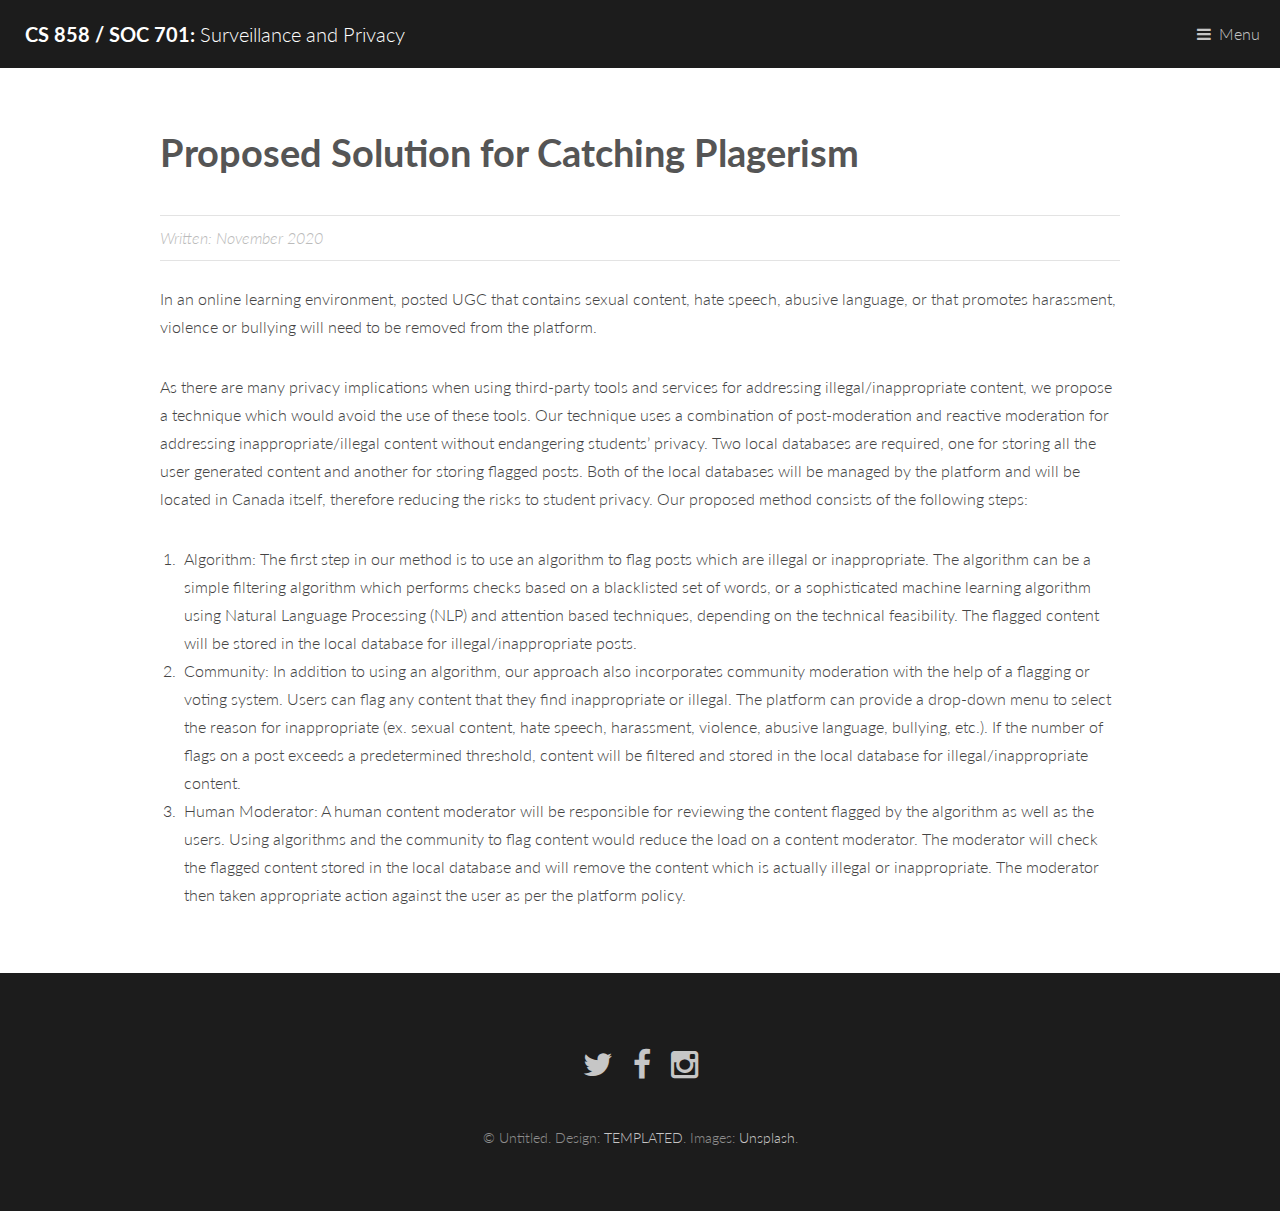
==== illegal_inappropriate.html @ bb677635 "solutions pages added with text" ====
<!DOCTYPE HTML>
<!--
	Binary by TEMPLATED
	templated.co @templatedco
	Released for free under the Creative Commons Attribution 3.0 license (templated.co/license)
-->
<html>
	<head>
		<title>Proposed Solution for Handling Illegal and Inappropriate User Generated Content</title>
		<meta charset="utf-8" />
		<meta name="viewport" content="width=device-width, initial-scale=1" />
		<link rel="stylesheet" href="assets/css/main.css" />
	</head>
	<body>

		<!-- Header -->
			<header id="header">
				<a href="index.html" class="logo"><strong>CS 858 / SOC 701:</strong> Surveillance and Privacy</a>
				<nav>
					<a href="#menu">Menu</a>
				</nav>
			</header>

		<!-- Nav -->
			<nav id="menu">
				<ul class="links">
					<li><a href="index.html">Home</a></li>
					<li><a href="plagerism.html">Plagerism</a></li>
					<li><a href="phishing.html">Phishing</a></li>
					<li><a href="illegal_inappropriate.html">Illegal and Inappropriate Content</a></li>
				</ul>
			</nav>

		<!-- Main -->
			<section id="main">
				<div class="inner">
					<header>
						<h1>Proposed Solution for Catching Plagerism</h1>
						<p class="info">Written: November 2020</p>
					</header>
					<p>In an online learning environment, posted UGC that contains sexual content, hate speech, abusive language, or that promotes harassment, violence or bullying will need to be removed from the platform.</p>
					<p>As there are many privacy implications when using third-party tools and services for addressing illegal/inappropriate content, we propose a technique which would avoid the use of these tools. Our technique uses a combination of post-moderation and reactive moderation for addressing inappropriate/illegal content without endangering students’ privacy. Two local databases are required, one for storing all the user generated content and another for storing flagged posts. Both of the local databases will be managed by the platform and will be located in Canada itself, therefore reducing the risks to student privacy. Our proposed method consists of the following steps:
						<ol>
							<li>Algorithm: The first step in our method is to use an algorithm to flag posts which are illegal or inappropriate. The algorithm can be a simple filtering algorithm which performs checks based on a blacklisted set of words, or a sophisticated machine learning algorithm using Natural Language Processing (NLP) and attention based techniques, depending on the technical feasibility. The flagged content will be stored in the local database for illegal/inappropriate posts.</li>
							<li>Community: In addition to using an algorithm, our approach also incorporates community moderation with the help of a flagging or voting system. Users can flag any content that they find inappropriate or illegal. The platform can provide a drop-down menu to select the reason for inappropriate (ex. sexual content, hate speech, harassment, violence, abusive language, bullying, etc.). If the number of flags on a post exceeds a predetermined threshold, content will be filtered and stored in the local database for illegal/inappropriate content.</li>
							<li>Human Moderator: A human content moderator will be responsible for reviewing the content flagged by the algorithm as well as the users. Using algorithms and the community to flag content would reduce the load on a content moderator. The moderator will check the flagged content stored in the local database and will remove the content which is actually illegal or inappropriate. The moderator then taken appropriate action against the user as per the platform policy.</li>
						</ol>
					</p>
				</div>
			</section>

		<!-- Footer -->
			<footer id="footer">
				<ul class="icons">
					<li><a href="#" class="icon fa-twitter"><span class="label">Twitter</span></a></li>
					<li><a href="#" class="icon fa-facebook"><span class="label">Facebook</span></a></li>
					<li><a href="#" class="icon fa-instagram"><span class="label">Instagram</span></a></li>
				</ul>
				<div class="copyright">
					&copy; Untitled. Design: <a href="https://templated.co">TEMPLATED</a>. Images: <a href="https://unsplash.com">Unsplash</a>.
				</div>
			</footer>

		<!-- Scripts -->
			<script src="assets/js/jquery.min.js"></script>
			<script src="assets/js/jquery.scrolly.min.js"></script>
			<script src="assets/js/skel.min.js"></script>
			<script src="assets/js/util.js"></script>
			<script src="assets/js/main.js"></script>

	</body>
</html>
---- assets/css/main.css ----
@charset "UTF-8";
@import url(font-awesome.min.css);
@import url("https://fonts.googleapis.com/css?family=Lato:300,700,300italic,700italic");

/*
	Binary by TEMPLATED
	templated.co @templatedco
	Released for free under the Creative Commons Attribution 3.0 license (templated.co/license)
*/

/* Reset */

	html, body, div, span, applet, object, iframe, h1, h2, h3, h4, h5, h6, p, blockquote, pre, a, abbr, acronym, address, big, cite, code, del, dfn, em, img, ins, kbd, q, s, samp, small, strike, strong, sub, sup, tt, var, b, u, i, center, dl, dt, dd, ol, ul, li, fieldset, form, label, legend, table, caption, tbody, tfoot, thead, tr, th, td, article, aside, canvas, details, embed, figure, figcaption, footer, header, hgroup, menu, nav, output, ruby, section, summary, time, mark, audio, video {
		margin: 0;
		padding: 0;
		border: 0;
		font-size: 100%;
		font: inherit;
		vertical-align: baseline;
	}

	article, aside, details, figcaption, figure, footer, header, hgroup, menu, nav, section {
		display: block;
	}

	body {
		line-height: 1;
	}

	ol, ul {
		list-style: none;
	}

	blockquote, q {
		quotes: none;
	}

	blockquote:before, blockquote:after, q:before, q:after {
		content: '';
		content: none;
	}

	table {
		border-collapse: collapse;
		border-spacing: 0;
	}

	body {
		-webkit-text-size-adjust: none;
	}

/* Box Model */

	*, *:before, *:after {
		-moz-box-sizing: border-box;
		-webkit-box-sizing: border-box;
		box-sizing: border-box;
	}

/* Containers */

	.container {
		margin-left: auto;
		margin-right: auto;
	}

	.container.\31 25\25 {
		width: 100%;
		max-width: 100em;
		min-width: 80em;
	}

	.container.\37 5\25 {
		width: 60em;
	}

	.container.\35 0\25 {
		width: 40em;
	}

	.container.\32 5\25 {
		width: 20em;
	}

	.container {
		width: 80em;
	}

	@media screen and (max-width: 1680px) {

		.container.\31 25\25 {
			width: 100%;
			max-width: 100em;
			min-width: 80em;
		}

		.container.\37 5\25 {
			width: 60em;
		}

		.container.\35 0\25 {
			width: 40em;
		}

		.container.\32 5\25 {
			width: 20em;
		}

		.container {
			width: 80em;
		}

	}

	@media screen and (max-width: 1280px) {

		.container.\31 25\25 {
			width: 100%;
			max-width: 81.25em;
			min-width: 65em;
		}

		.container.\37 5\25 {
			width: 48.75em;
		}

		.container.\35 0\25 {
			width: 32.5em;
		}

		.container.\32 5\25 {
			width: 16.25em;
		}

		.container {
			width: 65em;
		}

	}

	@media screen and (max-width: 980px) {

		.container.\31 25\25 {
			width: 100%;
			max-width: 112.5%;
			min-width: 90%;
		}

		.container.\37 5\25 {
			width: 67.5%;
		}

		.container.\35 0\25 {
			width: 45%;
		}

		.container.\32 5\25 {
			width: 22.5%;
		}

		.container {
			width: 90%;
		}

	}

	@media screen and (max-width: 736px) {

		.container.\31 25\25 {
			width: 100%;
			max-width: 112.5%;
			min-width: 90%;
		}

		.container.\37 5\25 {
			width: 67.5%;
		}

		.container.\35 0\25 {
			width: 45%;
		}

		.container.\32 5\25 {
			width: 22.5%;
		}

		.container {
			width: 90% !important;
		}

	}

	@media screen and (max-width: 480px) {

		.container.\31 25\25 {
			width: 100%;
			max-width: 112.5%;
			min-width: 90%;
		}

		.container.\37 5\25 {
			width: 67.5%;
		}

		.container.\35 0\25 {
			width: 45%;
		}

		.container.\32 5\25 {
			width: 22.5%;
		}

		.container {
			width: 90% !important;
		}

	}

/* Grid */

	.row {
		border-bottom: solid 1px transparent;
		-moz-box-sizing: border-box;
		-webkit-box-sizing: border-box;
		box-sizing: border-box;
	}

	.row > * {
		float: left;
		-moz-box-sizing: border-box;
		-webkit-box-sizing: border-box;
		box-sizing: border-box;
	}

	.row:after, .row:before {
		content: '';
		display: block;
		clear: both;
		height: 0;
	}

	.row.uniform > * > :first-child {
		margin-top: 0;
	}

	.row.uniform > * > :last-child {
		margin-bottom: 0;
	}

	.row.\30 \25 > * {
		padding: 0 0 0 0em;
	}

	.row.\30 \25 {
		margin: 0 0 -1px 0em;
	}

	.row.uniform.\30 \25 > * {
		padding: 0em 0 0 0em;
	}

	.row.uniform.\30 \25 {
		margin: 0em 0 -1px 0em;
	}

	.row > * {
		padding: 0 0 0 2em;
	}

	.row {
		margin: 0 0 -1px -2em;
	}

	.row.uniform > * {
		padding: 2em 0 0 2em;
	}

	.row.uniform {
		margin: -2em 0 -1px -2em;
	}

	.row.\32 00\25 > * {
		padding: 0 0 0 4em;
	}

	.row.\32 00\25 {
		margin: 0 0 -1px -4em;
	}

	.row.uniform.\32 00\25 > * {
		padding: 4em 0 0 4em;
	}

	.row.uniform.\32 00\25 {
		margin: -4em 0 -1px -4em;
	}

	.row.\31 50\25 > * {
		padding: 0 0 0 3em;
	}

	.row.\31 50\25 {
		margin: 0 0 -1px -3em;
	}

	.row.uniform.\31 50\25 > * {
		padding: 3em 0 0 3em;
	}

	.row.uniform.\31 50\25 {
		margin: -3em 0 -1px -3em;
	}

	.row.\35 0\25 > * {
		padding: 0 0 0 1em;
	}

	.row.\35 0\25 {
		margin: 0 0 -1px -1em;
	}

	.row.uniform.\35 0\25 > * {
		padding: 1em 0 0 1em;
	}

	.row.uniform.\35 0\25 {
		margin: -1em 0 -1px -1em;
	}

	.row.\32 5\25 > * {
		padding: 0 0 0 0.5em;
	}

	.row.\32 5\25 {
		margin: 0 0 -1px -0.5em;
	}

	.row.uniform.\32 5\25 > * {
		padding: 0.5em 0 0 0.5em;
	}

	.row.uniform.\32 5\25 {
		margin: -0.5em 0 -1px -0.5em;
	}

	.\31 2u, .\31 2u\24 {
		width: 100%;
		clear: none;
		margin-left: 0;
	}

	.\31 1u, .\31 1u\24 {
		width: 91.6666666667%;
		clear: none;
		margin-left: 0;
	}

	.\31 0u, .\31 0u\24 {
		width: 83.3333333333%;
		clear: none;
		margin-left: 0;
	}

	.\39 u, .\39 u\24 {
		width: 75%;
		clear: none;
		margin-left: 0;
	}

	.\38 u, .\38 u\24 {
		width: 66.6666666667%;
		clear: none;
		margin-left: 0;
	}

	.\37 u, .\37 u\24 {
		width: 58.3333333333%;
		clear: none;
		margin-left: 0;
	}

	.\36 u, .\36 u\24 {
		width: 50%;
		clear: none;
		margin-left: 0;
	}

	.\35 u, .\35 u\24 {
		width: 41.6666666667%;
		clear: none;
		margin-left: 0;
	}

	.\34 u, .\34 u\24 {
		width: 33.3333333333%;
		clear: none;
		margin-left: 0;
	}

	.\33 u, .\33 u\24 {
		width: 25%;
		clear: none;
		margin-left: 0;
	}

	.\32 u, .\32 u\24 {
		width: 16.6666666667%;
		clear: none;
		margin-left: 0;
	}

	.\31 u, .\31 u\24 {
		width: 8.3333333333%;
		clear: none;
		margin-left: 0;
	}

	.\31 2u\24 + *,
	.\31 1u\24 + *,
	.\31 0u\24 + *,
	.\39 u\24 + *,
	.\38 u\24 + *,
	.\37 u\24 + *,
	.\36 u\24 + *,
	.\35 u\24 + *,
	.\34 u\24 + *,
	.\33 u\24 + *,
	.\32 u\24 + *,
	.\31 u\24 + * {
		clear: left;
	}

	.\-11u {
		margin-left: 91.66667%;
	}

	.\-10u {
		margin-left: 83.33333%;
	}

	.\-9u {
		margin-left: 75%;
	}

	.\-8u {
		margin-left: 66.66667%;
	}

	.\-7u {
		margin-left: 58.33333%;
	}

	.\-6u {
		margin-left: 50%;
	}

	.\-5u {
		margin-left: 41.66667%;
	}

	.\-4u {
		margin-left: 33.33333%;
	}

	.\-3u {
		margin-left: 25%;
	}

	.\-2u {
		margin-left: 16.66667%;
	}

	.\-1u {
		margin-left: 8.33333%;
	}

	@media screen and (max-width: 1680px) {

		.row > * {
			padding: 0 0 0 2em;
		}

		.row {
			margin: 0 0 -1px -2em;
		}

		.row.uniform > * {
			padding: 2em 0 0 2em;
		}

		.row.uniform {
			margin: -2em 0 -1px -2em;
		}

		.row.\32 00\25 > * {
			padding: 0 0 0 4em;
		}

		.row.\32 00\25 {
			margin: 0 0 -1px -4em;
		}

		.row.uniform.\32 00\25 > * {
			padding: 4em 0 0 4em;
		}

		.row.uniform.\32 00\25 {
			margin: -4em 0 -1px -4em;
		}

		.row.\31 50\25 > * {
			padding: 0 0 0 3em;
		}

		.row.\31 50\25 {
			margin: 0 0 -1px -3em;
		}

		.row.uniform.\31 50\25 > * {
			padding: 3em 0 0 3em;
		}

		.row.uniform.\31 50\25 {
			margin: -3em 0 -1px -3em;
		}

		.row.\35 0\25 > * {
			padding: 0 0 0 1em;
		}

		.row.\35 0\25 {
			margin: 0 0 -1px -1em;
		}

		.row.uniform.\35 0\25 > * {
			padding: 1em 0 0 1em;
		}

		.row.uniform.\35 0\25 {
			margin: -1em 0 -1px -1em;
		}

		.row.\32 5\25 > * {
			padding: 0 0 0 0.5em;
		}

		.row.\32 5\25 {
			margin: 0 0 -1px -0.5em;
		}

		.row.uniform.\32 5\25 > * {
			padding: 0.5em 0 0 0.5em;
		}

		.row.uniform.\32 5\25 {
			margin: -0.5em 0 -1px -0.5em;
		}

		.\31 2u\28xlarge\29, .\31 2u\24\28xlarge\29 {
			width: 100%;
			clear: none;
			margin-left: 0;
		}

		.\31 1u\28xlarge\29, .\31 1u\24\28xlarge\29 {
			width: 91.6666666667%;
			clear: none;
			margin-left: 0;
		}

		.\31 0u\28xlarge\29, .\31 0u\24\28xlarge\29 {
			width: 83.3333333333%;
			clear: none;
			margin-left: 0;
		}

		.\39 u\28xlarge\29, .\39 u\24\28xlarge\29 {
			width: 75%;
			clear: none;
			margin-left: 0;
		}

		.\38 u\28xlarge\29, .\38 u\24\28xlarge\29 {
			width: 66.6666666667%;
			clear: none;
			margin-left: 0;
		}

		.\37 u\28xlarge\29, .\37 u\24\28xlarge\29 {
			width: 58.3333333333%;
			clear: none;
			margin-left: 0;
		}

		.\36 u\28xlarge\29, .\36 u\24\28xlarge\29 {
			width: 50%;
			clear: none;
			margin-left: 0;
		}

		.\35 u\28xlarge\29, .\35 u\24\28xlarge\29 {
			width: 41.6666666667%;
			clear: none;
			margin-left: 0;
		}

		.\34 u\28xlarge\29, .\34 u\24\28xlarge\29 {
			width: 33.3333333333%;
			clear: none;
			margin-left: 0;
		}

		.\33 u\28xlarge\29, .\33 u\24\28xlarge\29 {
			width: 25%;
			clear: none;
			margin-left: 0;
		}

		.\32 u\28xlarge\29, .\32 u\24\28xlarge\29 {
			width: 16.6666666667%;
			clear: none;
			margin-left: 0;
		}

		.\31 u\28xlarge\29, .\31 u\24\28xlarge\29 {
			width: 8.3333333333%;
			clear: none;
			margin-left: 0;
		}

		.\31 2u\24\28xlarge\29 + *,
		.\31 1u\24\28xlarge\29 + *,
		.\31 0u\24\28xlarge\29 + *,
		.\39 u\24\28xlarge\29 + *,
		.\38 u\24\28xlarge\29 + *,
		.\37 u\24\28xlarge\29 + *,
		.\36 u\24\28xlarge\29 + *,
		.\35 u\24\28xlarge\29 + *,
		.\34 u\24\28xlarge\29 + *,
		.\33 u\24\28xlarge\29 + *,
		.\32 u\24\28xlarge\29 + *,
		.\31 u\24\28xlarge\29 + * {
			clear: left;
		}

		.\-11u\28xlarge\29 {
			margin-left: 91.66667%;
		}

		.\-10u\28xlarge\29 {
			margin-left: 83.33333%;
		}

		.\-9u\28xlarge\29 {
			margin-left: 75%;
		}

		.\-8u\28xlarge\29 {
			margin-left: 66.66667%;
		}

		.\-7u\28xlarge\29 {
			margin-left: 58.33333%;
		}

		.\-6u\28xlarge\29 {
			margin-left: 50%;
		}

		.\-5u\28xlarge\29 {
			margin-left: 41.66667%;
		}

		.\-4u\28xlarge\29 {
			margin-left: 33.33333%;
		}

		.\-3u\28xlarge\29 {
			margin-left: 25%;
		}

		.\-2u\28xlarge\29 {
			margin-left: 16.66667%;
		}

		.\-1u\28xlarge\29 {
			margin-left: 8.33333%;
		}

	}

	@media screen and (max-width: 1280px) {

		.row > * {
			padding: 0 0 0 1.5em;
		}

		.row {
			margin: 0 0 -1px -1.5em;
		}

		.row.uniform > * {
			padding: 1.5em 0 0 1.5em;
		}

		.row.uniform {
			margin: -1.5em 0 -1px -1.5em;
		}

		.row.\32 00\25 > * {
			padding: 0 0 0 3em;
		}

		.row.\32 00\25 {
			margin: 0 0 -1px -3em;
		}

		.row.uniform.\32 00\25 > * {
			padding: 3em 0 0 3em;
		}

		.row.uniform.\32 00\25 {
			margin: -3em 0 -1px -3em;
		}

		.row.\31 50\25 > * {
			padding: 0 0 0 2.25em;
		}

		.row.\31 50\25 {
			margin: 0 0 -1px -2.25em;
		}

		.row.uniform.\31 50\25 > * {
			padding: 2.25em 0 0 2.25em;
		}

		.row.uniform.\31 50\25 {
			margin: -2.25em 0 -1px -2.25em;
		}

		.row.\35 0\25 > * {
			padding: 0 0 0 0.75em;
		}

		.row.\35 0\25 {
			margin: 0 0 -1px -0.75em;
		}

		.row.uniform.\35 0\25 > * {
			padding: 0.75em 0 0 0.75em;
		}

		.row.uniform.\35 0\25 {
			margin: -0.75em 0 -1px -0.75em;
		}

		.row.\32 5\25 > * {
			padding: 0 0 0 0.375em;
		}

		.row.\32 5\25 {
			margin: 0 0 -1px -0.375em;
		}

		.row.uniform.\32 5\25 > * {
			padding: 0.375em 0 0 0.375em;
		}

		.row.uniform.\32 5\25 {
			margin: -0.375em 0 -1px -0.375em;
		}

		.\31 2u\28large\29, .\31 2u\24\28large\29 {
			width: 100%;
			clear: none;
			margin-left: 0;
		}

		.\31 1u\28large\29, .\31 1u\24\28large\29 {
			width: 91.6666666667%;
			clear: none;
			margin-left: 0;
		}

		.\31 0u\28large\29, .\31 0u\24\28large\29 {
			width: 83.3333333333%;
			clear: none;
			margin-left: 0;
		}

		.\39 u\28large\29, .\39 u\24\28large\29 {
			width: 75%;
			clear: none;
			margin-left: 0;
		}

		.\38 u\28large\29, .\38 u\24\28large\29 {
			width: 66.6666666667%;
			clear: none;
			margin-left: 0;
		}

		.\37 u\28large\29, .\37 u\24\28large\29 {
			width: 58.3333333333%;
			clear: none;
			margin-left: 0;
		}

		.\36 u\28large\29, .\36 u\24\28large\29 {
			width: 50%;
			clear: none;
			margin-left: 0;
		}

		.\35 u\28large\29, .\35 u\24\28large\29 {
			width: 41.6666666667%;
			clear: none;
			margin-left: 0;
		}

		.\34 u\28large\29, .\34 u\24\28large\29 {
			width: 33.3333333333%;
			clear: none;
			margin-left: 0;
		}

		.\33 u\28large\29, .\33 u\24\28large\29 {
			width: 25%;
			clear: none;
			margin-left: 0;
		}

		.\32 u\28large\29, .\32 u\24\28large\29 {
			width: 16.6666666667%;
			clear: none;
			margin-left: 0;
		}

		.\31 u\28large\29, .\31 u\24\28large\29 {
			width: 8.3333333333%;
			clear: none;
			margin-left: 0;
		}

		.\31 2u\24\28large\29 + *,
		.\31 1u\24\28large\29 + *,
		.\31 0u\24\28large\29 + *,
		.\39 u\24\28large\29 + *,
		.\38 u\24\28large\29 + *,
		.\37 u\24\28large\29 + *,
		.\36 u\24\28large\29 + *,
		.\35 u\24\28large\29 + *,
		.\34 u\24\28large\29 + *,
		.\33 u\24\28large\29 + *,
		.\32 u\24\28large\29 + *,
		.\31 u\24\28large\29 + * {
			clear: left;
		}

		.\-11u\28large\29 {
			margin-left: 91.66667%;
		}

		.\-10u\28large\29 {
			margin-left: 83.33333%;
		}

		.\-9u\28large\29 {
			margin-left: 75%;
		}

		.\-8u\28large\29 {
			margin-left: 66.66667%;
		}

		.\-7u\28large\29 {
			margin-left: 58.33333%;
		}

		.\-6u\28large\29 {
			margin-left: 50%;
		}

		.\-5u\28large\29 {
			margin-left: 41.66667%;
		}

		.\-4u\28large\29 {
			margin-left: 33.33333%;
		}

		.\-3u\28large\29 {
			margin-left: 25%;
		}

		.\-2u\28large\29 {
			margin-left: 16.66667%;
		}

		.\-1u\28large\29 {
			margin-left: 8.33333%;
		}

	}

	@media screen and (max-width: 980px) {

		.row > * {
			padding: 0 0 0 1.5em;
		}

		.row {
			margin: 0 0 -1px -1.5em;
		}

		.row.uniform > * {
			padding: 1.5em 0 0 1.5em;
		}

		.row.uniform {
			margin: -1.5em 0 -1px -1.5em;
		}

		.row.\32 00\25 > * {
			padding: 0 0 0 3em;
		}

		.row.\32 00\25 {
			margin: 0 0 -1px -3em;
		}

		.row.uniform.\32 00\25 > * {
			padding: 3em 0 0 3em;
		}

		.row.uniform.\32 00\25 {
			margin: -3em 0 -1px -3em;
		}

		.row.\31 50\25 > * {
			padding: 0 0 0 2.25em;
		}

		.row.\31 50\25 {
			margin: 0 0 -1px -2.25em;
		}

		.row.uniform.\31 50\25 > * {
			padding: 2.25em 0 0 2.25em;
		}

		.row.uniform.\31 50\25 {
			margin: -2.25em 0 -1px -2.25em;
		}

		.row.\35 0\25 > * {
			padding: 0 0 0 0.75em;
		}

		.row.\35 0\25 {
			margin: 0 0 -1px -0.75em;
		}

		.row.uniform.\35 0\25 > * {
			padding: 0.75em 0 0 0.75em;
		}

		.row.uniform.\35 0\25 {
			margin: -0.75em 0 -1px -0.75em;
		}

		.row.\32 5\25 > * {
			padding: 0 0 0 0.375em;
		}

		.row.\32 5\25 {
			margin: 0 0 -1px -0.375em;
		}

		.row.uniform.\32 5\25 > * {
			padding: 0.375em 0 0 0.375em;
		}

		.row.uniform.\32 5\25 {
			margin: -0.375em 0 -1px -0.375em;
		}

		.\31 2u\28medium\29, .\31 2u\24\28medium\29 {
			width: 100%;
			clear: none;
			margin-left: 0;
		}

		.\31 1u\28medium\29, .\31 1u\24\28medium\29 {
			width: 91.6666666667%;
			clear: none;
			margin-left: 0;
		}

		.\31 0u\28medium\29, .\31 0u\24\28medium\29 {
			width: 83.3333333333%;
			clear: none;
			margin-left: 0;
		}

		.\39 u\28medium\29, .\39 u\24\28medium\29 {
			width: 75%;
			clear: none;
			margin-left: 0;
		}

		.\38 u\28medium\29, .\38 u\24\28medium\29 {
			width: 66.6666666667%;
			clear: none;
			margin-left: 0;
		}

		.\37 u\28medium\29, .\37 u\24\28medium\29 {
			width: 58.3333333333%;
			clear: none;
			margin-left: 0;
		}

		.\36 u\28medium\29, .\36 u\24\28medium\29 {
			width: 50%;
			clear: none;
			margin-left: 0;
		}

		.\35 u\28medium\29, .\35 u\24\28medium\29 {
			width: 41.6666666667%;
			clear: none;
			margin-left: 0;
		}

		.\34 u\28medium\29, .\34 u\24\28medium\29 {
			width: 33.3333333333%;
			clear: none;
			margin-left: 0;
		}

		.\33 u\28medium\29, .\33 u\24\28medium\29 {
			width: 25%;
			clear: none;
			margin-left: 0;
		}

		.\32 u\28medium\29, .\32 u\24\28medium\29 {
			width: 16.6666666667%;
			clear: none;
			margin-left: 0;
		}

		.\31 u\28medium\29, .\31 u\24\28medium\29 {
			width: 8.3333333333%;
			clear: none;
			margin-left: 0;
		}

		.\31 2u\24\28medium\29 + *,
		.\31 1u\24\28medium\29 + *,
		.\31 0u\24\28medium\29 + *,
		.\39 u\24\28medium\29 + *,
		.\38 u\24\28medium\29 + *,
		.\37 u\24\28medium\29 + *,
		.\36 u\24\28medium\29 + *,
		.\35 u\24\28medium\29 + *,
		.\34 u\24\28medium\29 + *,
		.\33 u\24\28medium\29 + *,
		.\32 u\24\28medium\29 + *,
		.\31 u\24\28medium\29 + * {
			clear: left;
		}

		.\-11u\28medium\29 {
			margin-left: 91.66667%;
		}

		.\-10u\28medium\29 {
			margin-left: 83.33333%;
		}

		.\-9u\28medium\29 {
			margin-left: 75%;
		}

		.\-8u\28medium\29 {
			margin-left: 66.66667%;
		}

		.\-7u\28medium\29 {
			margin-left: 58.33333%;
		}

		.\-6u\28medium\29 {
			margin-left: 50%;
		}

		.\-5u\28medium\29 {
			margin-left: 41.66667%;
		}

		.\-4u\28medium\29 {
			margin-left: 33.33333%;
		}

		.\-3u\28medium\29 {
			margin-left: 25%;
		}

		.\-2u\28medium\29 {
			margin-left: 16.66667%;
		}

		.\-1u\28medium\29 {
			margin-left: 8.33333%;
		}

	}

	@media screen and (max-width: 736px) {

		.row > * {
			padding: 0 0 0 1.25em;
		}

		.row {
			margin: 0 0 -1px -1.25em;
		}

		.row.uniform > * {
			padding: 1.25em 0 0 1.25em;
		}

		.row.uniform {
			margin: -1.25em 0 -1px -1.25em;
		}

		.row.\32 00\25 > * {
			padding: 0 0 0 2.5em;
		}

		.row.\32 00\25 {
			margin: 0 0 -1px -2.5em;
		}

		.row.uniform.\32 00\25 > * {
			padding: 2.5em 0 0 2.5em;
		}

		.row.uniform.\32 00\25 {
			margin: -2.5em 0 -1px -2.5em;
		}

		.row.\31 50\25 > * {
			padding: 0 0 0 1.875em;
		}

		.row.\31 50\25 {
			margin: 0 0 -1px -1.875em;
		}

		.row.uniform.\31 50\25 > * {
			padding: 1.875em 0 0 1.875em;
		}

		.row.uniform.\31 50\25 {
			margin: -1.875em 0 -1px -1.875em;
		}

		.row.\35 0\25 > * {
			padding: 0 0 0 0.625em;
		}

		.row.\35 0\25 {
			margin: 0 0 -1px -0.625em;
		}

		.row.uniform.\35 0\25 > * {
			padding: 0.625em 0 0 0.625em;
		}

		.row.uniform.\35 0\25 {
			margin: -0.625em 0 -1px -0.625em;
		}

		.row.\32 5\25 > * {
			padding: 0 0 0 0.3125em;
		}

		.row.\32 5\25 {
			margin: 0 0 -1px -0.3125em;
		}

		.row.uniform.\32 5\25 > * {
			padding: 0.3125em 0 0 0.3125em;
		}

		.row.uniform.\32 5\25 {
			margin: -0.3125em 0 -1px -0.3125em;
		}

		.\31 2u\28small\29, .\31 2u\24\28small\29 {
			width: 100%;
			clear: none;
			margin-left: 0;
		}

		.\31 1u\28small\29, .\31 1u\24\28small\29 {
			width: 91.6666666667%;
			clear: none;
			margin-left: 0;
		}

		.\31 0u\28small\29, .\31 0u\24\28small\29 {
			width: 83.3333333333%;
			clear: none;
			margin-left: 0;
		}

		.\39 u\28small\29, .\39 u\24\28small\29 {
			width: 75%;
			clear: none;
			margin-left: 0;
		}

		.\38 u\28small\29, .\38 u\24\28small\29 {
			width: 66.6666666667%;
			clear: none;
			margin-left: 0;
		}

		.\37 u\28small\29, .\37 u\24\28small\29 {
			width: 58.3333333333%;
			clear: none;
			margin-left: 0;
		}

		.\36 u\28small\29, .\36 u\24\28small\29 {
			width: 50%;
			clear: none;
			margin-left: 0;
		}

		.\35 u\28small\29, .\35 u\24\28small\29 {
			width: 41.6666666667%;
			clear: none;
			margin-left: 0;
		}

		.\34 u\28small\29, .\34 u\24\28small\29 {
			width: 33.3333333333%;
			clear: none;
			margin-left: 0;
		}

		.\33 u\28small\29, .\33 u\24\28small\29 {
			width: 25%;
			clear: none;
			margin-left: 0;
		}

		.\32 u\28small\29, .\32 u\24\28small\29 {
			width: 16.6666666667%;
			clear: none;
			margin-left: 0;
		}

		.\31 u\28small\29, .\31 u\24\28small\29 {
			width: 8.3333333333%;
			clear: none;
			margin-left: 0;
		}

		.\31 2u\24\28small\29 + *,
		.\31 1u\24\28small\29 + *,
		.\31 0u\24\28small\29 + *,
		.\39 u\24\28small\29 + *,
		.\38 u\24\28small\29 + *,
		.\37 u\24\28small\29 + *,
		.\36 u\24\28small\29 + *,
		.\35 u\24\28small\29 + *,
		.\34 u\24\28small\29 + *,
		.\33 u\24\28small\29 + *,
		.\32 u\24\28small\29 + *,
		.\31 u\24\28small\29 + * {
			clear: left;
		}

		.\-11u\28small\29 {
			margin-left: 91.66667%;
		}

		.\-10u\28small\29 {
			margin-left: 83.33333%;
		}

		.\-9u\28small\29 {
			margin-left: 75%;
		}

		.\-8u\28small\29 {
			margin-left: 66.66667%;
		}

		.\-7u\28small\29 {
			margin-left: 58.33333%;
		}

		.\-6u\28small\29 {
			margin-left: 50%;
		}

		.\-5u\28small\29 {
			margin-left: 41.66667%;
		}

		.\-4u\28small\29 {
			margin-left: 33.33333%;
		}

		.\-3u\28small\29 {
			margin-left: 25%;
		}

		.\-2u\28small\29 {
			margin-left: 16.66667%;
		}

		.\-1u\28small\29 {
			margin-left: 8.33333%;
		}

	}

	@media screen and (max-width: 480px) {

		.row > * {
			padding: 0 0 0 1.25em;
		}

		.row {
			margin: 0 0 -1px -1.25em;
		}

		.row.uniform > * {
			padding: 1.25em 0 0 1.25em;
		}

		.row.uniform {
			margin: -1.25em 0 -1px -1.25em;
		}

		.row.\32 00\25 > * {
			padding: 0 0 0 2.5em;
		}

		.row.\32 00\25 {
			margin: 0 0 -1px -2.5em;
		}

		.row.uniform.\32 00\25 > * {
			padding: 2.5em 0 0 2.5em;
		}

		.row.uniform.\32 00\25 {
			margin: -2.5em 0 -1px -2.5em;
		}

		.row.\31 50\25 > * {
			padding: 0 0 0 1.875em;
		}

		.row.\31 50\25 {
			margin: 0 0 -1px -1.875em;
		}

		.row.uniform.\31 50\25 > * {
			padding: 1.875em 0 0 1.875em;
		}

		.row.uniform.\31 50\25 {
			margin: -1.875em 0 -1px -1.875em;
		}

		.row.\35 0\25 > * {
			padding: 0 0 0 0.625em;
		}

		.row.\35 0\25 {
			margin: 0 0 -1px -0.625em;
		}

		.row.uniform.\35 0\25 > * {
			padding: 0.625em 0 0 0.625em;
		}

		.row.uniform.\35 0\25 {
			margin: -0.625em 0 -1px -0.625em;
		}

		.row.\32 5\25 > * {
			padding: 0 0 0 0.3125em;
		}

		.row.\32 5\25 {
			margin: 0 0 -1px -0.3125em;
		}

		.row.uniform.\32 5\25 > * {
			padding: 0.3125em 0 0 0.3125em;
		}

		.row.uniform.\32 5\25 {
			margin: -0.3125em 0 -1px -0.3125em;
		}

		.\31 2u\28xsmall\29, .\31 2u\24\28xsmall\29 {
			width: 100%;
			clear: none;
			margin-left: 0;
		}

		.\31 1u\28xsmall\29, .\31 1u\24\28xsmall\29 {
			width: 91.6666666667%;
			clear: none;
			margin-left: 0;
		}

		.\31 0u\28xsmall\29, .\31 0u\24\28xsmall\29 {
			width: 83.3333333333%;
			clear: none;
			margin-left: 0;
		}

		.\39 u\28xsmall\29, .\39 u\24\28xsmall\29 {
			width: 75%;
			clear: none;
			margin-left: 0;
		}

		.\38 u\28xsmall\29, .\38 u\24\28xsmall\29 {
			width: 66.6666666667%;
			clear: none;
			margin-left: 0;
		}

		.\37 u\28xsmall\29, .\37 u\24\28xsmall\29 {
			width: 58.3333333333%;
			clear: none;
			margin-left: 0;
		}

		.\36 u\28xsmall\29, .\36 u\24\28xsmall\29 {
			width: 50%;
			clear: none;
			margin-left: 0;
		}

		.\35 u\28xsmall\29, .\35 u\24\28xsmall\29 {
			width: 41.6666666667%;
			clear: none;
			margin-left: 0;
		}

		.\34 u\28xsmall\29, .\34 u\24\28xsmall\29 {
			width: 33.3333333333%;
			clear: none;
			margin-left: 0;
		}

		.\33 u\28xsmall\29, .\33 u\24\28xsmall\29 {
			width: 25%;
			clear: none;
			margin-left: 0;
		}

		.\32 u\28xsmall\29, .\32 u\24\28xsmall\29 {
			width: 16.6666666667%;
			clear: none;
			margin-left: 0;
		}

		.\31 u\28xsmall\29, .\31 u\24\28xsmall\29 {
			width: 8.3333333333%;
			clear: none;
			margin-left: 0;
		}

		.\31 2u\24\28xsmall\29 + *,
		.\31 1u\24\28xsmall\29 + *,
		.\31 0u\24\28xsmall\29 + *,
		.\39 u\24\28xsmall\29 + *,
		.\38 u\24\28xsmall\29 + *,
		.\37 u\24\28xsmall\29 + *,
		.\36 u\24\28xsmall\29 + *,
		.\35 u\24\28xsmall\29 + *,
		.\34 u\24\28xsmall\29 + *,
		.\33 u\24\28xsmall\29 + *,
		.\32 u\24\28xsmall\29 + *,
		.\31 u\24\28xsmall\29 + * {
			clear: left;
		}

		.\-11u\28xsmall\29 {
			margin-left: 91.66667%;
		}

		.\-10u\28xsmall\29 {
			margin-left: 83.33333%;
		}

		.\-9u\28xsmall\29 {
			margin-left: 75%;
		}

		.\-8u\28xsmall\29 {
			margin-left: 66.66667%;
		}

		.\-7u\28xsmall\29 {
			margin-left: 58.33333%;
		}

		.\-6u\28xsmall\29 {
			margin-left: 50%;
		}

		.\-5u\28xsmall\29 {
			margin-left: 41.66667%;
		}

		.\-4u\28xsmall\29 {
			margin-left: 33.33333%;
		}

		.\-3u\28xsmall\29 {
			margin-left: 25%;
		}

		.\-2u\28xsmall\29 {
			margin-left: 16.66667%;
		}

		.\-1u\28xsmall\29 {
			margin-left: 8.33333%;
		}

	}

/* Basic */

	@-ms-viewport {
		width: device-width;
	}

	body {
		-ms-overflow-style: scrollbar;
	}

	@media screen and (max-width: 480px) {

		html, body {
			min-width: 320px;
		}

	}

	body {
		background: #fff;
	}

		body.is-loading *, body.is-loading *:before, body.is-loading *:after {
			-moz-animation: none !important;
			-webkit-animation: none !important;
			-ms-animation: none !important;
			animation: none !important;
			-moz-transition: none !important;
			-webkit-transition: none !important;
			-ms-transition: none !important;
			transition: none !important;
		}

/* Type */

	body {
		background-color: #fff;
		color: #444;
	}

	body, input, select, textarea {
		font-family: "Lato", Arial, Helvetica, sans-serif;
		font-size: 16pt;
		font-weight: 300;
		line-height: 1.75;
	}

		@media screen and (max-width: 1680px) {

			body, input, select, textarea {
				font-size: 13pt;
			}

		}

		@media screen and (max-width: 1280px) {

			body, input, select, textarea {
				font-size: 12pt;
			}

		}

	a {
		text-decoration: none;
	}

		a:hover {
			text-decoration: underline;
		}

	strong, b {
		font-weight: 700;
	}

	em, i {
		font-style: italic;
	}

	p {
		margin: 0 0 2em 0;
	}

	h1, h2, h3, h4, h5, h6 {
		font-weight: 700;
		line-height: 1.25;
		margin: 0 0 1em 0;
	}

		h1 a, h2 a, h3 a, h4 a, h5 a, h6 a {
			color: inherit;
		}

	h1 {
		font-size: 2.35em;
	}

	h2 {
		font-size: 1.75em;
	}

	h3 {
		font-size: 1.35em;
	}

	h4 {
		font-size: 1.1em;
	}

	h5 {
		font-size: 0.9em;
	}

	h6 {
		font-size: 0.7em;
	}

	sub {
		font-size: 0.8em;
		position: relative;
		top: 0.5em;
	}

	sup {
		font-size: 0.8em;
		position: relative;
		top: -0.5em;
	}

	blockquote {
		border-left: solid 4px;
		font-style: italic;
		margin: 0 0 2em 0;
		padding: 0.5em 0 0.5em 2em;
	}

	code {
		border-radius: 0;
		border: solid 1px;
		font-family: "Courier New", monospace;
		font-size: 0.9em;
		margin: 0 0.25em;
		padding: 0.25em 0.65em;
	}

	pre {
		-webkit-overflow-scrolling: touch;
		font-family: "Courier New", monospace;
		font-size: 0.9em;
		margin: 0 0 2em 0;
	}

		pre code {
			display: block;
			line-height: 1.75;
			padding: 1em 1.5em;
			overflow-x: auto;
		}

	hr {
		border: 0;
		border-bottom: solid 1px;
		margin: 2em 0;
	}

		hr.major {
			margin: 3em 0;
		}

	.align-left {
		text-align: left;
	}

	.align-center {
		text-align: center;
	}

	.align-right {
		text-align: right;
	}

	input, select, textarea {
		color: #555;
	}

	a {
		color: #1abc9c;
	}

	strong, b {
		color: #555;
	}

	h1, h2, h3, h4, h5, h6 {
		color: #555;
	}

	blockquote {
		border-left-color: rgba(144, 144, 144, 0.25);
	}

	code {
		background: rgba(144, 144, 144, 0.075);
		border-color: rgba(144, 144, 144, 0.25);
	}

	hr {
		border-bottom-color: rgba(144, 144, 144, 0.25);
	}

/* Box */

	.box {
		border-radius: 0;
		border: solid 1px;
		margin-bottom: 2em;
		padding: 1.5em;
	}

		.box > :last-child,
		.box > :last-child > :last-child,
		.box > :last-child > :last-child > :last-child {
			margin-bottom: 0;
		}

		.box.alt {
			border: 0;
			border-radius: 0;
			padding: 0;
		}

	.box {
		border-color: rgba(144, 144, 144, 0.25);
	}

/* Button */

	input[type="submit"],
	input[type="reset"],
	input[type="button"],
	button,
	.button {
		-moz-appearance: none;
		-webkit-appearance: none;
		-ms-appearance: none;
		appearance: none;
		-moz-transition: background-color 0.2s ease-in-out, color 0.2s ease-in-out;
		-webkit-transition: background-color 0.2s ease-in-out, color 0.2s ease-in-out;
		-ms-transition: background-color 0.2s ease-in-out, color 0.2s ease-in-out;
		transition: background-color 0.2s ease-in-out, color 0.2s ease-in-out;
		border-radius: 0;
		border: 0;
		cursor: pointer;
		display: inline-block;
		font-weight: 700;
		height: 3em;
		line-height: 3em;
		padding: 0 2.5em;
		text-align: center;
		text-decoration: none;
		white-space: nowrap;
	}

		input[type="submit"]:hover,
		input[type="reset"]:hover,
		input[type="button"]:hover,
		button:hover,
		.button:hover {
			text-decoration: none;
		}

		input[type="submit"].icon,
		input[type="reset"].icon,
		input[type="button"].icon,
		button.icon,
		.button.icon {
			padding-left: 1.35em;
		}

			input[type="submit"].icon:before,
			input[type="reset"].icon:before,
			input[type="button"].icon:before,
			button.icon:before,
			.button.icon:before {
				margin-right: 0.5em;
			}

		input[type="submit"].fit,
		input[type="reset"].fit,
		input[type="button"].fit,
		button.fit,
		.button.fit {
			display: block;
			margin: 0 0 1em 0;
			width: 100%;
		}

		input[type="submit"].small,
		input[type="reset"].small,
		input[type="button"].small,
		button.small,
		.button.small {
			font-size: 0.8em;
		}

		input[type="submit"].big,
		input[type="reset"].big,
		input[type="button"].big,
		button.big,
		.button.big {
			font-size: 1.25em;
		}

		input[type="submit"].disabled, input[type="submit"]:disabled,
		input[type="reset"].disabled,
		input[type="reset"]:disabled,
		input[type="button"].disabled,
		input[type="button"]:disabled,
		button.disabled,
		button:disabled,
		.button.disabled,
		.button:disabled {
			-moz-pointer-events: none;
			-webkit-pointer-events: none;
			-ms-pointer-events: none;
			pointer-events: none;
			opacity: 0.25;
		}

		@media screen and (max-width: 480px) {

			input[type="submit"],
			input[type="reset"],
			input[type="button"],
			button,
			.button {
				padding: 0;
			}

		}

	input[type="submit"],
	input[type="reset"],
	input[type="button"],
	button,
	.button {
		background-color: #1abc9c;
		color: #fff !important;
	}

		input[type="submit"]:hover,
		input[type="reset"]:hover,
		input[type="button"]:hover,
		button:hover,
		.button:hover {
			background-color: #1dd2af;
		}

		input[type="submit"]:active,
		input[type="reset"]:active,
		input[type="button"]:active,
		button:active,
		.button:active {
			background-color: #17a689;
		}

		input[type="submit"].alt,
		input[type="reset"].alt,
		input[type="button"].alt,
		button.alt,
		.button.alt {
			background-color: transparent;
			box-shadow: inset 0 0 0 2px rgba(144, 144, 144, 0.25);
			color: #555 !important;
		}

			input[type="submit"].alt:hover,
			input[type="reset"].alt:hover,
			input[type="button"].alt:hover,
			button.alt:hover,
			.button.alt:hover {
				background-color: rgba(144, 144, 144, 0.075);
			}

			input[type="submit"].alt:active,
			input[type="reset"].alt:active,
			input[type="button"].alt:active,
			button.alt:active,
			.button.alt:active {
				background-color: rgba(144, 144, 144, 0.2);
			}

			input[type="submit"].alt.icon:before,
			input[type="reset"].alt.icon:before,
			input[type="button"].alt.icon:before,
			button.alt.icon:before,
			.button.alt.icon:before {
				color: #bbb;
			}

		input[type="submit"].special,
		input[type="reset"].special,
		input[type="button"].special,
		button.special,
		.button.special {
			background-color: #3498db;
			color: #fff !important;
		}

			input[type="submit"].special:hover,
			input[type="reset"].special:hover,
			input[type="button"].special:hover,
			button.special:hover,
			.button.special:hover {
				background-color: #4aa3df;
			}

			input[type="submit"].special:active,
			input[type="reset"].special:active,
			input[type="button"].special:active,
			button.special:active,
			.button.special:active {
				background-color: #258cd1;
			}

/* Form */

	form {
		margin: 0 0 2em 0;
	}

	label {
		display: block;
		font-size: 0.9em;
		font-weight: 700;
		margin: 0 0 1em 0;
	}

	input[type="text"],
	input[type="password"],
	input[type="email"],
	select,
	textarea {
		-moz-appearance: none;
		-webkit-appearance: none;
		-ms-appearance: none;
		appearance: none;
		border-radius: 0;
		border: none;
		border: solid 1px;
		color: inherit;
		display: block;
		outline: 0;
		padding: 0 1em;
		text-decoration: none;
		width: 100%;
	}

		input[type="text"]:invalid,
		input[type="password"]:invalid,
		input[type="email"]:invalid,
		select:invalid,
		textarea:invalid {
			box-shadow: none;
		}

	.select-wrapper {
		text-decoration: none;
		display: block;
		position: relative;
	}

		.select-wrapper:before {
			-moz-osx-font-smoothing: grayscale;
			-webkit-font-smoothing: antialiased;
			font-family: FontAwesome;
			font-style: normal;
			font-weight: normal;
			text-transform: none !important;
		}

		.select-wrapper:before {
			content: '\f078';
			display: block;
			height: 2.75em;
			line-height: 2.75em;
			pointer-events: none;
			position: absolute;
			right: 0;
			text-align: center;
			top: 0;
			width: 2.75em;
		}

		.select-wrapper select::-ms-expand {
			display: none;
		}

	input[type="text"],
	input[type="password"],
	input[type="email"],
	select {
		height: 2.75em;
	}

	textarea {
		padding: 0.75em 1em;
	}

	input[type="checkbox"],
	input[type="radio"] {
		-moz-appearance: none;
		-webkit-appearance: none;
		-ms-appearance: none;
		appearance: none;
		display: block;
		float: left;
		margin-right: -2em;
		opacity: 0;
		width: 1em;
		z-index: -1;
	}

		input[type="checkbox"] + label,
		input[type="radio"] + label {
			text-decoration: none;
			cursor: pointer;
			display: inline-block;
			font-size: 1em;
			font-weight: 300;
			padding-left: 2.4em;
			padding-right: 0.75em;
			position: relative;
		}

			input[type="checkbox"] + label:before,
			input[type="radio"] + label:before {
				-moz-osx-font-smoothing: grayscale;
				-webkit-font-smoothing: antialiased;
				font-family: FontAwesome;
				font-style: normal;
				font-weight: normal;
				text-transform: none !important;
			}

			input[type="checkbox"] + label:before,
			input[type="radio"] + label:before {
				border-radius: 0;
				border: solid 1px;
				content: '';
				display: inline-block;
				height: 1.65em;
				left: 0;
				line-height: 1.58125em;
				position: absolute;
				text-align: center;
				top: 0;
				width: 1.65em;
			}

		input[type="checkbox"]:checked + label:before,
		input[type="radio"]:checked + label:before {
			content: '\f00c';
		}

	input[type="checkbox"] + label:before {
		border-radius: 0;
	}

	input[type="radio"] + label:before {
		border-radius: 100%;
	}

	::-webkit-input-placeholder {
		opacity: 1.0;
	}

	:-moz-placeholder {
		opacity: 1.0;
	}

	::-moz-placeholder {
		opacity: 1.0;
	}

	:-ms-input-placeholder {
		opacity: 1.0;
	}

	.formerize-placeholder {
		opacity: 1.0;
	}

	label {
		color: #555;
	}

	input[type="text"],
	input[type="password"],
	input[type="email"],
	select,
	textarea {
		background: rgba(144, 144, 144, 0.075);
		border-color: rgba(144, 144, 144, 0.25);
	}

		input[type="text"]:focus,
		input[type="password"]:focus,
		input[type="email"]:focus,
		select:focus,
		textarea:focus {
			border-color: #fff;
			box-shadow: 0 0 0 1px #fff;
		}

	.select-wrapper:before {
		color: rgba(144, 144, 144, 0.25);
	}

	input[type="checkbox"] + label,
	input[type="radio"] + label {
		color: #444;
	}

		input[type="checkbox"] + label:before,
		input[type="radio"] + label:before {
			background: rgba(144, 144, 144, 0.075);
			border-color: rgba(144, 144, 144, 0.25);
		}

	input[type="checkbox"]:checked + label:before,
	input[type="radio"]:checked + label:before {
		background-color: #fff;
		border-color: #fff;
		color: #1abc9c;
	}

	input[type="checkbox"]:focus + label:before,
	input[type="radio"]:focus + label:before {
		border-color: #fff;
		box-shadow: 0 0 0 1px #fff;
	}

	::-webkit-input-placeholder {
		color: #bbb !important;
	}

	:-moz-placeholder {
		color: #bbb !important;
	}

	::-moz-placeholder {
		color: #bbb !important;
	}

	:-ms-input-placeholder {
		color: #bbb !important;
	}

	.formerize-placeholder {
		color: #bbb !important;
	}

/* Icon */

	.icon {
		text-decoration: none;
		border-bottom: none;
		position: relative;
		text-decoration: none !important;
	}

		.icon:before {
			-moz-osx-font-smoothing: grayscale;
			-webkit-font-smoothing: antialiased;
			font-family: FontAwesome;
			font-style: normal;
			font-weight: normal;
			text-transform: none !important;
		}

		.icon > .label {
			display: none;
		}

	.hc {
		height: 2em;
		width: 4em;
		position: absolute;
		left: 50%;
		bottom: 0;
		margin-left: -2em;
		display: block;
		border-radius: 90px 90px 0 0;
		color: #444;
		background: #fff;
	}

		.hc.up {
			border-radius: 0 0 90px 90px;
			top: 0;
			bottom: initial;
		}

		@media screen and (max-width: 980px) {

			.hc {
				display: none;
			}

		}

/* Image */

	.image {
		border: 0;
		display: inline-block;
		position: relative;
	}

		.image img {
			display: block;
		}

		.image.left, .image.right {
			max-width: 40%;
		}

			.image.left img, .image.right img {
				width: 100%;
			}

		.image.left {
			float: left;
			margin: 0 1.5em 1em 0;
			top: 0.25em;
		}

		.image.right {
			float: right;
			margin: 0 0 1em 1.5em;
			top: 0.25em;
		}

		.image.fit {
			display: block;
			margin: 0 0 2em 0;
			width: 100%;
		}

			.image.fit img {
				width: 100%;
			}

		.image.main {
			display: block;
			margin: 0 0 3em 0;
			width: 100%;
		}

			.image.main img {
				width: 100%;
			}

/* List */

	ol {
		list-style: decimal;
		margin: 0 0 2em 0;
		padding-left: 1.25em;
	}

		ol li {
			padding-left: 0.25em;
		}

	ul {
		list-style: disc;
		margin: 0 0 2em 0;
		padding-left: 1em;
	}

		ul li {
			padding-left: 0.5em;
		}

		ul.alt {
			list-style: none;
			padding-left: 0;
		}

			ul.alt li {
				border-top: solid 1px;
				padding: 0.5em 0;
			}

				ul.alt li:first-child {
					border-top: 0;
					padding-top: 0;
				}

		ul.icons {
			cursor: default;
			list-style: none;
			padding-left: 0;
		}

			ul.icons li {
				display: inline-block;
				padding: 0 1em 0 0;
			}

				ul.icons li:last-child {
					padding-right: 0;
				}

				ul.icons li .icon:before {
					font-size: 2em;
				}

		ul.actions {
			cursor: default;
			list-style: none;
			padding-left: 0;
		}

			ul.actions li {
				display: inline-block;
				padding: 0 1em 0 0;
				vertical-align: middle;
			}

				ul.actions li:last-child {
					padding-right: 0;
				}

			ul.actions.small li {
				padding: 0 0.5em 0 0;
			}

			ul.actions.vertical li {
				display: block;
				padding: 1em 0 0 0;
			}

				ul.actions.vertical li:first-child {
					padding-top: 0;
				}

				ul.actions.vertical li > * {
					margin-bottom: 0;
				}

			ul.actions.vertical.small li {
				padding: 0.5em 0 0 0;
			}

				ul.actions.vertical.small li:first-child {
					padding-top: 0;
				}

			ul.actions.fit {
				display: table;
				margin-left: -1em;
				padding: 0;
				table-layout: fixed;
				width: calc(100% + 1em);
			}

				ul.actions.fit li {
					display: table-cell;
					padding: 0 0 0 1em;
				}

					ul.actions.fit li > * {
						margin-bottom: 0;
					}

				ul.actions.fit.small {
					margin-left: -0.5em;
					width: calc(100% + 0.5em);
				}

					ul.actions.fit.small li {
						padding: 0 0 0 0.5em;
					}

			@media screen and (max-width: 480px) {

				ul.actions {
					margin: 0 0 2em 0;
				}

					ul.actions li {
						padding: 1em 0 0 0;
						display: block;
						text-align: center;
						width: 100%;
					}

						ul.actions li:first-child {
							padding-top: 0;
						}

						ul.actions li > * {
							width: 100%;
							margin: 0 !important;
						}

							ul.actions li > *.icon:before {
								margin-left: -2em;
							}

					ul.actions.small li {
						padding: 0.5em 0 0 0;
					}

						ul.actions.small li:first-child {
							padding-top: 0;
						}

			}

	dl {
		margin: 0 0 2em 0;
	}

		dl dt {
			display: block;
			font-weight: 700;
			margin: 0 0 1em 0;
		}

		dl dd {
			margin-left: 2em;
		}

	ul.alt li {
		border-top-color: rgba(144, 144, 144, 0.25);
	}

/* Section/Article */

	section.special, article.special {
		text-align: center;
	}

	header p {
		position: relative;
		margin: 0 0 1.5em 0;
	}

	header h2 + p {
		font-size: 1.25em;
		margin-top: -1em;
	}

	header h3 + p {
		font-size: 1.1em;
		margin-top: -0.8em;
	}

	header h4 + p,
	header h5 + p,
	header h6 + p {
		font-size: 0.9em;
		margin-top: -0.6em;
	}

	header p {
		color: #bbb;
	}

/* Table */

	.table-wrapper {
		-webkit-overflow-scrolling: touch;
		overflow-x: auto;
	}

	table {
		margin: 0 0 2em 0;
		width: 100%;
	}

		table tbody tr {
			border: solid 1px;
			border-left: 0;
			border-right: 0;
		}

		table td {
			padding: 0.75em 0.75em;
		}

		table th {
			font-size: 0.9em;
			font-weight: 700;
			padding: 0 0.75em 0.75em 0.75em;
			text-align: left;
		}

		table thead {
			border-bottom: solid 2px;
		}

		table tfoot {
			border-top: solid 2px;
		}

		table.alt {
			border-collapse: separate;
		}

			table.alt tbody tr td {
				border: solid 1px;
				border-left-width: 0;
				border-top-width: 0;
			}

				table.alt tbody tr td:first-child {
					border-left-width: 1px;
				}

			table.alt tbody tr:first-child td {
				border-top-width: 1px;
			}

			table.alt thead {
				border-bottom: 0;
			}

			table.alt tfoot {
				border-top: 0;
			}

	table tbody tr {
		border-color: rgba(144, 144, 144, 0.25);
	}

		table tbody tr:nth-child(2n + 1) {
			background-color: rgba(144, 144, 144, 0.075);
		}

	table th {
		color: #555;
	}

	table thead {
		border-bottom-color: rgba(144, 144, 144, 0.25);
	}

	table tfoot {
		border-top-color: rgba(144, 144, 144, 0.25);
	}

	table.alt tbody tr td {
		border-color: rgba(144, 144, 144, 0.25);
	}

/* Wrapper */

	.wrapper {
		position: relative;
	}

		.wrapper > .inner {
			margin: 0 auto;
			width: 60em;
		}

		.wrapper.style1 {
			background-color: #fff;
			color: #444;
		}

			.wrapper.style1 input, .wrapper.style1 select, .wrapper.style1 textarea {
				color: #1abc9c;
			}

			.wrapper.style1 a {
				color: #1abc9c;
			}

			.wrapper.style1 strong, .wrapper.style1 b {
				color: #1abc9c;
			}

			.wrapper.style1 h1, .wrapper.style1 h2, .wrapper.style1 h3, .wrapper.style1 h4, .wrapper.style1 h5, .wrapper.style1 h6 {
				color: #1abc9c;
			}

			.wrapper.style1 blockquote {
				border-left-color: rgba(144, 144, 144, 0.25);
			}

			.wrapper.style1 code {
				background: rgba(144, 144, 144, 0.075);
				border-color: rgba(144, 144, 144, 0.25);
			}

			.wrapper.style1 hr {
				border-bottom-color: rgba(144, 144, 144, 0.25);
			}

			.wrapper.style1 .box {
				border-color: rgba(144, 144, 144, 0.25);
			}

			.wrapper.style1 input[type="submit"],
			.wrapper.style1 input[type="reset"],
			.wrapper.style1 input[type="button"],
			.wrapper.style1 button,
			.wrapper.style1 .button {
				background-color: #1abc9c;
				color: #fff !important;
			}

				.wrapper.style1 input[type="submit"]:hover,
				.wrapper.style1 input[type="reset"]:hover,
				.wrapper.style1 input[type="button"]:hover,
				.wrapper.style1 button:hover,
				.wrapper.style1 .button:hover {
					background-color: #1dd2af;
				}

				.wrapper.style1 input[type="submit"]:active,
				.wrapper.style1 input[type="reset"]:active,
				.wrapper.style1 input[type="button"]:active,
				.wrapper.style1 button:active,
				.wrapper.style1 .button:active {
					background-color: #17a689;
				}

				.wrapper.style1 input[type="submit"].alt,
				.wrapper.style1 input[type="reset"].alt,
				.wrapper.style1 input[type="button"].alt,
				.wrapper.style1 button.alt,
				.wrapper.style1 .button.alt {
					background-color: transparent;
					box-shadow: inset 0 0 0 2px rgba(144, 144, 144, 0.25);
					color: #1abc9c !important;
				}

					.wrapper.style1 input[type="submit"].alt:hover,
					.wrapper.style1 input[type="reset"].alt:hover,
					.wrapper.style1 input[type="button"].alt:hover,
					.wrapper.style1 button.alt:hover,
					.wrapper.style1 .button.alt:hover {
						background-color: rgba(144, 144, 144, 0.075);
					}

					.wrapper.style1 input[type="submit"].alt:active,
					.wrapper.style1 input[type="reset"].alt:active,
					.wrapper.style1 input[type="button"].alt:active,
					.wrapper.style1 button.alt:active,
					.wrapper.style1 .button.alt:active {
						background-color: rgba(144, 144, 144, 0.2);
					}

					.wrapper.style1 input[type="submit"].alt.icon:before,
					.wrapper.style1 input[type="reset"].alt.icon:before,
					.wrapper.style1 input[type="button"].alt.icon:before,
					.wrapper.style1 button.alt.icon:before,
					.wrapper.style1 .button.alt.icon:before {
						color: #bbb;
					}

				.wrapper.style1 input[type="submit"].special,
				.wrapper.style1 input[type="reset"].special,
				.wrapper.style1 input[type="button"].special,
				.wrapper.style1 button.special,
				.wrapper.style1 .button.special {
					background-color: #1abc9c;
					color: #fff !important;
				}

			.wrapper.style1 label {
				color: #1abc9c;
			}

			.wrapper.style1 input[type="text"],
			.wrapper.style1 input[type="password"],
			.wrapper.style1 input[type="email"],
			.wrapper.style1 select,
			.wrapper.style1 textarea {
				background: rgba(144, 144, 144, 0.075);
				border-color: rgba(144, 144, 144, 0.25);
			}

				.wrapper.style1 input[type="text"]:focus,
				.wrapper.style1 input[type="password"]:focus,
				.wrapper.style1 input[type="email"]:focus,
				.wrapper.style1 select:focus,
				.wrapper.style1 textarea:focus {
					border-color: #1abc9c;
					box-shadow: 0 0 0 1px #1abc9c;
				}

			.wrapper.style1 .select-wrapper:before {
				color: rgba(144, 144, 144, 0.25);
			}

			.wrapper.style1 input[type="checkbox"] + label,
			.wrapper.style1 input[type="radio"] + label {
				color: #444;
			}

				.wrapper.style1 input[type="checkbox"] + label:before,
				.wrapper.style1 input[type="radio"] + label:before {
					background: rgba(144, 144, 144, 0.075);
					border-color: rgba(144, 144, 144, 0.25);
				}

			.wrapper.style1 input[type="checkbox"]:checked + label:before,
			.wrapper.style1 input[type="radio"]:checked + label:before {
				background-color: #1abc9c;
				border-color: #1abc9c;
				color: #fff;
			}

			.wrapper.style1 input[type="checkbox"]:focus + label:before,
			.wrapper.style1 input[type="radio"]:focus + label:before {
				border-color: #1abc9c;
				box-shadow: 0 0 0 1px #1abc9c;
			}

			.wrapper.style1 ::-webkit-input-placeholder {
				color: #bbb !important;
			}

			.wrapper.style1 :-moz-placeholder {
				color: #bbb !important;
			}

			.wrapper.style1 ::-moz-placeholder {
				color: #bbb !important;
			}

			.wrapper.style1 :-ms-input-placeholder {
				color: #bbb !important;
			}

			.wrapper.style1 .formerize-placeholder {
				color: #bbb !important;
			}

			.wrapper.style1 ul.alt li {
				border-top-color: rgba(144, 144, 144, 0.25);
			}

			.wrapper.style1 header p {
				color: #bbb;
			}

			.wrapper.style1 table tbody tr {
				border-color: rgba(144, 144, 144, 0.25);
			}

				.wrapper.style1 table tbody tr:nth-child(2n + 1) {
					background-color: rgba(144, 144, 144, 0.075);
				}

			.wrapper.style1 table th {
				color: #1abc9c;
			}

			.wrapper.style1 table thead {
				border-bottom-color: rgba(144, 144, 144, 0.25);
			}

			.wrapper.style1 table tfoot {
				border-top-color: rgba(144, 144, 144, 0.25);
			}

			.wrapper.style1 table.alt tbody tr td {
				border-color: rgba(144, 144, 144, 0.25);
			}

		.wrapper.style2 {
			background-color: #fff;
			color: #444;
		}

			.wrapper.style2 input, .wrapper.style2 select, .wrapper.style2 textarea {
				color: #3498db;
			}

			.wrapper.style2 a {
				color: #3498db;
			}

			.wrapper.style2 strong, .wrapper.style2 b {
				color: #3498db;
			}

			.wrapper.style2 h1, .wrapper.style2 h2, .wrapper.style2 h3, .wrapper.style2 h4, .wrapper.style2 h5, .wrapper.style2 h6 {
				color: #3498db;
			}

			.wrapper.style2 blockquote {
				border-left-color: rgba(144, 144, 144, 0.25);
			}

			.wrapper.style2 code {
				background: rgba(144, 144, 144, 0.075);
				border-color: rgba(144, 144, 144, 0.25);
			}

			.wrapper.style2 hr {
				border-bottom-color: rgba(144, 144, 144, 0.25);
			}

			.wrapper.style2 .box {
				border-color: rgba(144, 144, 144, 0.25);
			}

			.wrapper.style2 input[type="submit"],
			.wrapper.style2 input[type="reset"],
			.wrapper.style2 input[type="button"],
			.wrapper.style2 button,
			.wrapper.style2 .button {
				background-color: #1abc9c;
				color: #fff !important;
			}

				.wrapper.style2 input[type="submit"]:hover,
				.wrapper.style2 input[type="reset"]:hover,
				.wrapper.style2 input[type="button"]:hover,
				.wrapper.style2 button:hover,
				.wrapper.style2 .button:hover {
					background-color: #1dd2af;
				}

				.wrapper.style2 input[type="submit"]:active,
				.wrapper.style2 input[type="reset"]:active,
				.wrapper.style2 input[type="button"]:active,
				.wrapper.style2 button:active,
				.wrapper.style2 .button:active {
					background-color: #17a689;
				}

				.wrapper.style2 input[type="submit"].alt,
				.wrapper.style2 input[type="reset"].alt,
				.wrapper.style2 input[type="button"].alt,
				.wrapper.style2 button.alt,
				.wrapper.style2 .button.alt {
					background-color: transparent;
					box-shadow: inset 0 0 0 2px rgba(144, 144, 144, 0.25);
					color: #3498db !important;
				}

					.wrapper.style2 input[type="submit"].alt:hover,
					.wrapper.style2 input[type="reset"].alt:hover,
					.wrapper.style2 input[type="button"].alt:hover,
					.wrapper.style2 button.alt:hover,
					.wrapper.style2 .button.alt:hover {
						background-color: rgba(144, 144, 144, 0.075);
					}

					.wrapper.style2 input[type="submit"].alt:active,
					.wrapper.style2 input[type="reset"].alt:active,
					.wrapper.style2 input[type="button"].alt:active,
					.wrapper.style2 button.alt:active,
					.wrapper.style2 .button.alt:active {
						background-color: rgba(144, 144, 144, 0.2);
					}

					.wrapper.style2 input[type="submit"].alt.icon:before,
					.wrapper.style2 input[type="reset"].alt.icon:before,
					.wrapper.style2 input[type="button"].alt.icon:before,
					.wrapper.style2 button.alt.icon:before,
					.wrapper.style2 .button.alt.icon:before {
						color: #bbb;
					}

				.wrapper.style2 input[type="submit"].special,
				.wrapper.style2 input[type="reset"].special,
				.wrapper.style2 input[type="button"].special,
				.wrapper.style2 button.special,
				.wrapper.style2 .button.special {
					background-color: #3498db;
					color: #fff !important;
				}

			.wrapper.style2 label {
				color: #3498db;
			}

			.wrapper.style2 input[type="text"],
			.wrapper.style2 input[type="password"],
			.wrapper.style2 input[type="email"],
			.wrapper.style2 select,
			.wrapper.style2 textarea {
				background: rgba(144, 144, 144, 0.075);
				border-color: rgba(144, 144, 144, 0.25);
			}

				.wrapper.style2 input[type="text"]:focus,
				.wrapper.style2 input[type="password"]:focus,
				.wrapper.style2 input[type="email"]:focus,
				.wrapper.style2 select:focus,
				.wrapper.style2 textarea:focus {
					border-color: #3498db;
					box-shadow: 0 0 0 1px #3498db;
				}

			.wrapper.style2 .select-wrapper:before {
				color: rgba(144, 144, 144, 0.25);
			}

			.wrapper.style2 input[type="checkbox"] + label,
			.wrapper.style2 input[type="radio"] + label {
				color: #444;
			}

				.wrapper.style2 input[type="checkbox"] + label:before,
				.wrapper.style2 input[type="radio"] + label:before {
					background: rgba(144, 144, 144, 0.075);
					border-color: rgba(144, 144, 144, 0.25);
				}

			.wrapper.style2 input[type="checkbox"]:checked + label:before,
			.wrapper.style2 input[type="radio"]:checked + label:before {
				background-color: #3498db;
				border-color: #3498db;
				color: #fff;
			}

			.wrapper.style2 input[type="checkbox"]:focus + label:before,
			.wrapper.style2 input[type="radio"]:focus + label:before {
				border-color: #3498db;
				box-shadow: 0 0 0 1px #3498db;
			}

			.wrapper.style2 ::-webkit-input-placeholder {
				color: #bbb !important;
			}

			.wrapper.style2 :-moz-placeholder {
				color: #bbb !important;
			}

			.wrapper.style2 ::-moz-placeholder {
				color: #bbb !important;
			}

			.wrapper.style2 :-ms-input-placeholder {
				color: #bbb !important;
			}

			.wrapper.style2 .formerize-placeholder {
				color: #bbb !important;
			}

			.wrapper.style2 ul.alt li {
				border-top-color: rgba(144, 144, 144, 0.25);
			}

			.wrapper.style2 header p {
				color: #bbb;
			}

			.wrapper.style2 table tbody tr {
				border-color: rgba(144, 144, 144, 0.25);
			}

				.wrapper.style2 table tbody tr:nth-child(2n + 1) {
					background-color: rgba(144, 144, 144, 0.075);
				}

			.wrapper.style2 table th {
				color: #3498db;
			}

			.wrapper.style2 table thead {
				border-bottom-color: rgba(144, 144, 144, 0.25);
			}

			.wrapper.style2 table tfoot {
				border-top-color: rgba(144, 144, 144, 0.25);
			}

			.wrapper.style2 table.alt tbody tr td {
				border-color: rgba(144, 144, 144, 0.25);
			}

		@media screen and (max-width: 1280px) {

			.wrapper > .inner {
				width: 65em;
			}

		}

		@media screen and (max-width: 980px) {

			.wrapper > .inner {
				width: 100%;
			}

		}

/* Header */

	body {
		padding-top: 4.125em;
	}

	#header {
		background: #1c1c1c;
		color: rgba(255, 255, 255, 0.75);
		cursor: default;
		height: 4.25em;
		left: 0;
		line-height: 4.25em;
		position: fixed;
		text-align: right;
		top: 0;
		width: 100%;
		z-index: 10001;
	}

		#header .logo {
			display: inline-block;
			height: inherit;
			left: 1.25em;
			line-height: inherit;
			margin: 0;
			padding: 0;
			position: absolute;
			top: 0;
			color: #fff;
			font-size: 1.25em;
			text-decoration: none;
		}

			#header .logo strong {
				color: inherit;
				font-weight: 700;
			}

		#header nav a {
			-moz-transition: color 0.2s ease-in-out;
			-webkit-transition: color 0.2s ease-in-out;
			-ms-transition: color 0.2s ease-in-out;
			transition: color 0.2s ease-in-out;
			display: inline-block;
			padding: 0 0.75em;
			color: inherit;
			text-decoration: none;
		}

			#header nav a:hover {
				color: #fff;
			}

			#header nav a[href="#menu"] {
				text-decoration: none;
				-webkit-tap-highlight-color: transparent;
			}

				#header nav a[href="#menu"]:before {
					content: "";
					-moz-osx-font-smoothing: grayscale;
					-webkit-font-smoothing: antialiased;
					font-family: FontAwesome;
					font-style: normal;
					font-weight: normal;
					text-transform: none !important;
				}

				#header nav a[href="#menu"]:before {
					margin: 0 0.5em 0 0;
				}

			#header nav a + a[href="#menu"]:last-child {
				border-left: solid 1px rgba(255, 255, 255, 0.25);
				padding-left: 1.25em;
				margin-left: 0.5em;
			}

			#header nav a:last-child {
				padding-right: 1.25em;
			}

			@media screen and (max-width: 736px) {

				#header nav a {
					padding: 0 0.5em;
				}

					#header nav a + a[href="#menu"]:last-child {
						padding-left: 1em;
						margin-left: 0.25em;
					}

					#header nav a:last-child {
						padding-right: 1em;
					}

			}

	@media screen and (max-width: 980px) {

		body {
			padding-top: 44px;
		}

		#header {
			height: 44px;
			line-height: 44px;
		}

			#header .logo {
				left: 1em;
				font-size: 1em;
			}

	}

	@media screen and (max-width: 480px) {

		#header {
			min-width: 320px;
		}

	}

/* Menu */

	#menu {
		-moz-transform: translateX(100%);
		-webkit-transform: translateX(100%);
		-ms-transform: translateX(100%);
		transform: translateX(100%);
		-moz-transition: -moz-transform 0.5s ease, box-shadow 0.5s ease, visibility 0.5s;
		-webkit-transition: -webkit-transform 0.5s ease, box-shadow 0.5s ease, visibility 0.5s;
		-ms-transition: -ms-transform 0.5s ease, box-shadow 0.5s ease, visibility 0.5s;
		transition: transform 0.5s ease, box-shadow 0.5s ease, visibility 0.5s;
		-webkit-overflow-scrolling: touch;
		background: #1c1c1c;
		box-shadow: none;
		color: #fff;
		height: 100%;
		max-width: 80%;
		overflow-y: auto;
		padding: 3em 2em;
		position: fixed;
		right: 0;
		top: 0;
		visibility: hidden;
		width: 20em;
		z-index: 10002;
	}

		#menu > ul {
			margin: 0 0 1em 0;
		}

			#menu > ul.links {
				list-style: none;
				padding: 0;
			}

				#menu > ul.links > li {
					padding: 0;
				}

					#menu > ul.links > li > a:not(.button) {
						border: 0;
						border-top: solid 1px rgba(255, 255, 255, 0.25);
						color: inherit;
						display: block;
						line-height: 3.5em;
						text-decoration: none;
					}

					#menu > ul.links > li > .button {
						display: block;
						margin: 0.5em 0 0 0;
					}

					#menu > ul.links > li:first-child > a:not(.button) {
						border-top: 0 !important;
					}

		#menu .close {
			text-decoration: none;
			-moz-transition: color 0.2s ease-in-out;
			-webkit-transition: color 0.2s ease-in-out;
			-ms-transition: color 0.2s ease-in-out;
			transition: color 0.2s ease-in-out;
			-webkit-tap-highlight-color: transparent;
			border: 0;
			color: rgba(255, 255, 255, 0.5);
			cursor: pointer;
			display: block;
			height: 3.25em;
			line-height: 3.25em;
			padding-right: 1.25em;
			position: absolute;
			right: 0;
			text-align: right;
			top: 0;
			vertical-align: middle;
			width: 7em;
		}

			#menu .close:before {
				content: "";
				-moz-osx-font-smoothing: grayscale;
				-webkit-font-smoothing: antialiased;
				font-family: FontAwesome;
				font-style: normal;
				font-weight: normal;
				text-transform: none !important;
			}

			#menu .close:before {
				font-size: 1.25em;
			}

			#menu .close:hover {
				color: #fff;
			}

			@media screen and (max-width: 736px) {

				#menu .close {
					height: 4em;
					line-height: 4em;
				}

			}

		#menu.visible {
			-moz-transform: translateX(0);
			-webkit-transform: translateX(0);
			-ms-transform: translateX(0);
			transform: translateX(0);
			box-shadow: 0 0 1.5em 0 rgba(0, 0, 0, 0.2);
			visibility: visible;
		}

		@media screen and (max-width: 736px) {

			#menu {
				padding: 2.5em 1.75em;
			}

		}

/* Banner */

	#banner {
		background-color: #2374AB; /* old: 3498db */
		color: rgba(255, 255, 255, 0.75);
		text-align: center;
		cursor: default;
		padding: 10em 4em 9em 4em;
	}

		#banner input, #banner select, #banner textarea {
			color: #fff;
		}

		#banner a {
			color: #fff;
		}

		#banner strong, #banner b {
			color: #fff;
		}

		#banner h1, #banner h2, #banner h3, #banner h4, #banner h5, #banner h6 {
			color: #fff;
		}

		#banner blockquote {
			border-left-color: rgba(255, 255, 255, 0.25);
		}

		#banner code {
			background: rgba(255, 255, 255, 0.075);
			border-color: rgba(255, 255, 255, 0.25);
		}

		#banner hr {
			border-bottom-color: rgba(255, 255, 255, 0.25);
		}

		#banner .box {
			border-color: rgba(255, 255, 255, 0.25);
		}

		#banner input[type="submit"],
		#banner input[type="reset"],
		#banner input[type="button"],
		#banner button,
		#banner .button {
			background-color: #1abc9c;
			color: #fff !important;
		}

			#banner input[type="submit"]:hover,
			#banner input[type="reset"]:hover,
			#banner input[type="button"]:hover,
			#banner button:hover,
			#banner .button:hover {
				background-color: #1dd2af;
			}

			#banner input[type="submit"]:active,
			#banner input[type="reset"]:active,
			#banner input[type="button"]:active,
			#banner button:active,
			#banner .button:active {
				background-color: #17a689;
			}

			#banner input[type="submit"].alt,
			#banner input[type="reset"].alt,
			#banner input[type="button"].alt,
			#banner button.alt,
			#banner .button.alt {
				background-color: transparent;
				box-shadow: inset 0 0 0 2px rgba(255, 255, 255, 0.25);
				color: #fff !important;
			}

				#banner input[type="submit"].alt:hover,
				#banner input[type="reset"].alt:hover,
				#banner input[type="button"].alt:hover,
				#banner button.alt:hover,
				#banner .button.alt:hover {
					background-color: rgba(255, 255, 255, 0.075);
				}

				#banner input[type="submit"].alt:active,
				#banner input[type="reset"].alt:active,
				#banner input[type="button"].alt:active,
				#banner button.alt:active,
				#banner .button.alt:active {
					background-color: rgba(255, 255, 255, 0.2);
				}

				#banner input[type="submit"].alt.icon:before,
				#banner input[type="reset"].alt.icon:before,
				#banner input[type="button"].alt.icon:before,
				#banner button.alt.icon:before,
				#banner .button.alt.icon:before {
					color: rgba(255, 255, 255, 0.5);
				}

			#banner input[type="submit"].special,
			#banner input[type="reset"].special,
			#banner input[type="button"].special,
			#banner button.special,
			#banner .button.special {
				background-color: #fff;
				color: #3498db !important;
			}

		#banner label {
			color: #fff;
		}

		#banner input[type="text"],
		#banner input[type="password"],
		#banner input[type="email"],
		#banner select,
		#banner textarea {
			background: rgba(255, 255, 255, 0.075);
			border-color: rgba(255, 255, 255, 0.25);
		}

			#banner input[type="text"]:focus,
			#banner input[type="password"]:focus,
			#banner input[type="email"]:focus,
			#banner select:focus,
			#banner textarea:focus {
				border-color: #fff;
				box-shadow: 0 0 0 1px #fff;
			}

		#banner .select-wrapper:before {
			color: rgba(255, 255, 255, 0.25);
		}

		#banner input[type="checkbox"] + label,
		#banner input[type="radio"] + label {
			color: rgba(255, 255, 255, 0.75);
		}

			#banner input[type="checkbox"] + label:before,
			#banner input[type="radio"] + label:before {
				background: rgba(255, 255, 255, 0.075);
				border-color: rgba(255, 255, 255, 0.25);
			}

		#banner input[type="checkbox"]:checked + label:before,
		#banner input[type="radio"]:checked + label:before {
			background-color: #fff;
			border-color: #fff;
			color: #3498db;
		}

		#banner input[type="checkbox"]:focus + label:before,
		#banner input[type="radio"]:focus + label:before {
			border-color: #fff;
			box-shadow: 0 0 0 1px #fff;
		}

		#banner ::-webkit-input-placeholder {
			color: rgba(255, 255, 255, 0.5) !important;
		}

		#banner :-moz-placeholder {
			color: rgba(255, 255, 255, 0.5) !important;
		}

		#banner ::-moz-placeholder {
			color: rgba(255, 255, 255, 0.5) !important;
		}

		#banner :-ms-input-placeholder {
			color: rgba(255, 255, 255, 0.5) !important;
		}

		#banner .formerize-placeholder {
			color: rgba(255, 255, 255, 0.5) !important;
		}

		#banner ul.alt li {
			border-top-color: rgba(255, 255, 255, 0.25);
		}

		#banner header p {
			color: rgba(255, 255, 255, 0.5);
		}

		#banner table tbody tr {
			border-color: rgba(255, 255, 255, 0.25);
		}

			#banner table tbody tr:nth-child(2n + 1) {
				background-color: rgba(255, 255, 255, 0.075);
			}

		#banner table th {
			color: #fff;
		}

		#banner table thead {
			border-bottom-color: rgba(255, 255, 255, 0.25);
		}

		#banner table tfoot {
			border-top-color: rgba(255, 255, 255, 0.25);
		}

		#banner table.alt tbody tr td {
			border-color: rgba(255, 255, 255, 0.25);
		}

		#banner h1 {
			font-size: 3em;
			line-height: 1.45;
			margin: 0 0 0.75em 0;
		}

		#banner > .inner {
			opacity: 1;
			-moz-transform: none;
			-webkit-transform: none;
			-ms-transform: none;
			transform: none;
			-moz-transition: opacity 1s ease, -moz-transform 1s ease;
			-webkit-transition: opacity 1s ease, -webkit-transform 1s ease;
			-ms-transition: opacity 1s ease, -ms-transform 1s ease;
			transition: opacity 1s ease, transform 1s ease;
		}

			#banner > .inner > :last-child {
				margin-bottom: 0;
			}

		body.is-loading #banner > .inner {
			opacity: 0;
			-moz-transform: translateY(1em);
			-webkit-transform: translateY(1em);
			-ms-transform: translateY(1em);
			transform: translateY(1em);
		}

		@media screen and (max-width: 1280px) {

			#banner h1 {
				font-size: 2.75em;
			}

				#banner h1 br {
					display: none;
				}

		}

		@media screen and (max-width: 736px) {

			#banner {
				padding: 5em 1.5em 4em 1.5em;
			}

				#banner h1 {
					font-size: 2em;
				}

		}

/* Main */

	#main {
		padding: 4em 0 2em 0;
	}

		#main .inner {
			max-width: 60em;
			margin: 0 auto;
		}

			#main .inner header p {
				font-size: 1em;
				font-style: italic;
				border-top: 1px solid rgba(144, 144, 144, 0.25);
				border-bottom: 1px solid rgba(144, 144, 144, 0.25);
				padding: .5em 0;
			}

		@media screen and (max-width: 980px) {

			#main {
				padding: 3em 0 1em 0;
			}

				#main .inner {
					width: 90%;
				}

		}

	.post {
		display: -ms-flexbox;
		display: -moz-flex;
		display: -webkit-flex;
		display: -ms-flex;
		display: flex;
		-ms-flex-align: stretch;
		-moz-align-items: stretch;
		-webkit-align-items: stretch;
		-ms-align-items: stretch;
		align-items: stretch;
		-ms-flex-pack: end;
		min-height: -webkit-calc(100vh - 4.25em);
		min-height: -moz-calc(100vh - 4.25em);
		min-height: calc(100vh - 4.25em);
		position: relative;
	}

		body.is-ie .post {
			min-height: 0;
		}

		.post .content {
			-moz-transition: background 0.2s ease-in-out;
			-webkit-transition: background 0.2s ease-in-out;
			-ms-transition: background 0.2s ease-in-out;
			transition: background 0.2s ease-in-out;
			-moz-order: 1;
			-webkit-order: 1;
			-ms-order: 1;
			order: 1;
			width: 50%;
			display: block;
			background: #FFF;
			padding: 8em;
			text-align: right;
			position: relative;
		}

			.post .content:before {
				content: '';
				display: inline-block;
				height: 100%;
				vertical-align: middle;
				margin-right: -0.25em;
			/* Adjusts for spacing */
		}

			.post .content .inner {
				display: inline-block;
				vertical-align: middle;
			}

			.post .content header h2 {
				font-size: 2.35em;
			}

			.post .content header p {
				font-size: 1em;
				font-style: italic;
				border-top: 1px solid rgba(144, 144, 144, 0.25);
				border-bottom: 1px solid rgba(144, 144, 144, 0.25);
				padding: .5em 0;
			}

			.post .content .button {
				margin: 0;
			}

			.post .content .postnav {
				position: absolute;
				left: 2em;
				bottom: 2em;
			}

				.post .content .postnav .prev, .post .content .postnav .next {
					text-decoration: none;
					display: block;
					border: 1px solid rgba(144, 144, 144, 0.25);
					width: 2em;
					height: 2em;
					line-height: 2em;
					text-align: center;
				}

					.post .content .postnav .prev:hover, .post .content .postnav .next:hover {
						background: rgba(144, 144, 144, 0.075);
					}

					.post .content .postnav .prev.disabled, .post .content .postnav .next.disabled {
						color: #bbb;
						pointer-events: none;
					}

				.post .content .postnav .prev {
					border-bottom: none;
				}

		.post .image {
			-ms-flex-order: 2;
			-moz-order: 2;
			-webkit-order: 2;
			-ms-order: 2;
			order: 2;
			width: 50%;
			display: block;
			margin: 0;
			position: relative;
			overflow: hidden;
			background-color: #ffffff;
			background-size: cover;
			background-position: center;
			background-repeat: no-repeat;
		}

			.post .image img {
				position: absolute;
				top: 0;
				right: 0;
				height: 100%;
				width: auto;
				display: none;
			}

		.post.alt .content {
			-ms-flex-order: 2;
			-moz-order: 2;
			-webkit-order: 2;
			-ms-order: 2;
			order: 2;
			text-align: left;
		}

			.post.alt .content .postnav {
				right: 2em;
				left: initial;
			}

				@media screen and (max-width: 1280px) {

					.post.alt .content .postnav {
						right: 1em;
					}

				}

		.post.alt .image {
			-ms-flex-order: 1;
			-moz-order: 1;
			-webkit-order: 1;
			-ms-order: 1;
			order: 1;
		}

			.post.alt .image img {
				right: initial;
				left: 0;
			}

		.post.style1 {
			background-color: #fff;
			color: #444;
		}

			.post.style1 input, .post.style1 select, .post.style1 textarea {
				color: #1abc9c;
			}

			.post.style1 a {
				color: #1abc9c;
			}

			.post.style1 strong, .post.style1 b {
				color: #1abc9c;
			}

			.post.style1 h1, .post.style1 h2, .post.style1 h3, .post.style1 h4, .post.style1 h5, .post.style1 h6 {
				color: #1abc9c;
			}

			.post.style1 blockquote {
				border-left-color: rgba(144, 144, 144, 0.25);
			}

			.post.style1 code {
				background: rgba(144, 144, 144, 0.075);
				border-color: rgba(144, 144, 144, 0.25);
			}

			.post.style1 hr {
				border-bottom-color: rgba(144, 144, 144, 0.25);
			}

			.post.style1 input[type="submit"],
			.post.style1 input[type="reset"],
			.post.style1 input[type="button"],
			.post.style1 button,
			.post.style1 .button {
				background-color: #1abc9c;
				color: #fff !important;
			}

				.post.style1 input[type="submit"]:hover,
				.post.style1 input[type="reset"]:hover,
				.post.style1 input[type="button"]:hover,
				.post.style1 button:hover,
				.post.style1 .button:hover {
					background-color: #1dd2af;
				}

				.post.style1 input[type="submit"]:active,
				.post.style1 input[type="reset"]:active,
				.post.style1 input[type="button"]:active,
				.post.style1 button:active,
				.post.style1 .button:active {
					background-color: #17a689;
				}

				.post.style1 input[type="submit"].alt,
				.post.style1 input[type="reset"].alt,
				.post.style1 input[type="button"].alt,
				.post.style1 button.alt,
				.post.style1 .button.alt {
					background-color: transparent;
					box-shadow: inset 0 0 0 2px rgba(144, 144, 144, 0.25);
					color: #1abc9c !important;
				}

					.post.style1 input[type="submit"].alt:hover,
					.post.style1 input[type="reset"].alt:hover,
					.post.style1 input[type="button"].alt:hover,
					.post.style1 button.alt:hover,
					.post.style1 .button.alt:hover {
						background-color: rgba(144, 144, 144, 0.075);
					}

					.post.style1 input[type="submit"].alt:active,
					.post.style1 input[type="reset"].alt:active,
					.post.style1 input[type="button"].alt:active,
					.post.style1 button.alt:active,
					.post.style1 .button.alt:active {
						background-color: rgba(144, 144, 144, 0.2);
					}

					.post.style1 input[type="submit"].alt.icon:before,
					.post.style1 input[type="reset"].alt.icon:before,
					.post.style1 input[type="button"].alt.icon:before,
					.post.style1 button.alt.icon:before,
					.post.style1 .button.alt.icon:before {
						color: #bbb;
					}

				.post.style1 input[type="submit"].special,
				.post.style1 input[type="reset"].special,
				.post.style1 input[type="button"].special,
				.post.style1 button.special,
				.post.style1 .button.special {
					background-color: #1abc9c;
					color: #fff !important;
				}

			.post.style1.invert {
				background-color: #1abc9c;
				color: rgba(255, 255, 255, 0.75);
			}

				.post.style1.invert input, .post.style1.invert select, .post.style1.invert textarea {
					color: #fff;
				}

				.post.style1.invert a {
					color: #fff;
				}

				.post.style1.invert strong, .post.style1.invert b {
					color: #fff;
				}

				.post.style1.invert h1, .post.style1.invert h2, .post.style1.invert h3, .post.style1.invert h4, .post.style1.invert h5, .post.style1.invert h6 {
					color: #fff;
				}

				.post.style1.invert blockquote {
					border-left-color: rgba(255, 255, 255, 0.25);
				}

				.post.style1.invert code {
					background: rgba(255, 255, 255, 0.075);
					border-color: rgba(255, 255, 255, 0.25);
				}

				.post.style1.invert hr {
					border-bottom-color: rgba(255, 255, 255, 0.25);
				}

				.post.style1.invert input[type="submit"],
				.post.style1.invert input[type="reset"],
				.post.style1.invert input[type="button"],
				.post.style1.invert button,
				.post.style1.invert .button {
					background-color: #fff;
					color: #1abc9c !important;
				}

					.post.style1.invert input[type="submit"].alt,
					.post.style1.invert input[type="reset"].alt,
					.post.style1.invert input[type="button"].alt,
					.post.style1.invert button.alt,
					.post.style1.invert .button.alt {
						background-color: transparent;
						box-shadow: inset 0 0 0 2px rgba(255, 255, 255, 0.25);
						color: #fff !important;
					}

						.post.style1.invert input[type="submit"].alt:hover,
						.post.style1.invert input[type="reset"].alt:hover,
						.post.style1.invert input[type="button"].alt:hover,
						.post.style1.invert button.alt:hover,
						.post.style1.invert .button.alt:hover {
							background-color: rgba(255, 255, 255, 0.075);
						}

						.post.style1.invert input[type="submit"].alt:active,
						.post.style1.invert input[type="reset"].alt:active,
						.post.style1.invert input[type="button"].alt:active,
						.post.style1.invert button.alt:active,
						.post.style1.invert .button.alt:active {
							background-color: rgba(255, 255, 255, 0.2);
						}

						.post.style1.invert input[type="submit"].alt.icon:before,
						.post.style1.invert input[type="reset"].alt.icon:before,
						.post.style1.invert input[type="button"].alt.icon:before,
						.post.style1.invert button.alt.icon:before,
						.post.style1.invert .button.alt.icon:before {
							color: rgba(255, 255, 255, 0.5);
						}

					.post.style1.invert input[type="submit"].special,
					.post.style1.invert input[type="reset"].special,
					.post.style1.invert input[type="button"].special,
					.post.style1.invert button.special,
					.post.style1.invert .button.special {
						background-color: #fff;
						color: #1abc9c !important;
					}

				.post.style1.invert .content {
					background: #1abc9c;
				}

					.post.style1.invert .content header p {
						color: rgba(255, 255, 255, 0.5);
						border-top: 1px solid rgba(255, 255, 255, 0.25);
						border-bottom: 1px solid rgba(255, 255, 255, 0.25);
					}

					.post.style1.invert .content .postnav .prev, .post.style1.invert .content .postnav .next {
						border: 1px solid rgba(255, 255, 255, 0.25);
					}

						.post.style1.invert .content .postnav .prev:hover, .post.style1.invert .content .postnav .next:hover {
							background: rgba(255, 255, 255, 0.075);
						}

						.post.style1.invert .content .postnav .prev.disabled, .post.style1.invert .content .postnav .next.disabled {
							color: rgba(255, 255, 255, 0.5);
						}

				.post.style1.invert .image {
					background-color: #1abc9c;
				}

		.post.style2 {
			background-color: #fff;
			color: #444;
		}

			.post.style2 input, .post.style2 select, .post.style2 textarea {
				color: #3498db;
			}

			.post.style2 a {
				color: #3498db;
			}

			.post.style2 strong, .post.style2 b {
				color: #3498db;
			}

			.post.style2 h1, .post.style2 h2, .post.style2 h3, .post.style2 h4, .post.style2 h5, .post.style2 h6 {
				color: #3498db;
			}

			.post.style2 blockquote {
				border-left-color: rgba(144, 144, 144, 0.25);
			}

			.post.style2 code {
				background: rgba(144, 144, 144, 0.075);
				border-color: rgba(144, 144, 144, 0.25);
			}

			.post.style2 hr {
				border-bottom-color: rgba(144, 144, 144, 0.25);
			}

			.post.style2 input[type="submit"],
			.post.style2 input[type="reset"],
			.post.style2 input[type="button"],
			.post.style2 button,
			.post.style2 .button {
				background-color: #1abc9c;
				color: #fff !important;
			}

				.post.style2 input[type="submit"]:hover,
				.post.style2 input[type="reset"]:hover,
				.post.style2 input[type="button"]:hover,
				.post.style2 button:hover,
				.post.style2 .button:hover {
					background-color: #1dd2af;
				}

				.post.style2 input[type="submit"]:active,
				.post.style2 input[type="reset"]:active,
				.post.style2 input[type="button"]:active,
				.post.style2 button:active,
				.post.style2 .button:active {
					background-color: #17a689;
				}

				.post.style2 input[type="submit"].alt,
				.post.style2 input[type="reset"].alt,
				.post.style2 input[type="button"].alt,
				.post.style2 button.alt,
				.post.style2 .button.alt {
					background-color: transparent;
					box-shadow: inset 0 0 0 2px rgba(144, 144, 144, 0.25);
					color: #3498db !important;
				}

					.post.style2 input[type="submit"].alt:hover,
					.post.style2 input[type="reset"].alt:hover,
					.post.style2 input[type="button"].alt:hover,
					.post.style2 button.alt:hover,
					.post.style2 .button.alt:hover {
						background-color: rgba(144, 144, 144, 0.075);
					}

					.post.style2 input[type="submit"].alt:active,
					.post.style2 input[type="reset"].alt:active,
					.post.style2 input[type="button"].alt:active,
					.post.style2 button.alt:active,
					.post.style2 .button.alt:active {
						background-color: rgba(144, 144, 144, 0.2);
					}

					.post.style2 input[type="submit"].alt.icon:before,
					.post.style2 input[type="reset"].alt.icon:before,
					.post.style2 input[type="button"].alt.icon:before,
					.post.style2 button.alt.icon:before,
					.post.style2 .button.alt.icon:before {
						color: #bbb;
					}

				.post.style2 input[type="submit"].special,
				.post.style2 input[type="reset"].special,
				.post.style2 input[type="button"].special,
				.post.style2 button.special,
				.post.style2 .button.special {
					background-color: #3498db;
					color: #fff !important;
				}

			.post.style2.invert {
				background-color: #3498db;
				color: rgba(255, 255, 255, 0.75);
			}

				.post.style2.invert input, .post.style2.invert select, .post.style2.invert textarea {
					color: #fff;
				}

				.post.style2.invert a {
					color: #fff;
				}

				.post.style2.invert strong, .post.style2.invert b {
					color: #fff;
				}

				.post.style2.invert h1, .post.style2.invert h2, .post.style2.invert h3, .post.style2.invert h4, .post.style2.invert h5, .post.style2.invert h6 {
					color: #fff;
				}

				.post.style2.invert blockquote {
					border-left-color: rgba(255, 255, 255, 0.25);
				}

				.post.style2.invert code {
					background: rgba(255, 255, 255, 0.075);
					border-color: rgba(255, 255, 255, 0.25);
				}

				.post.style2.invert hr {
					border-bottom-color: rgba(255, 255, 255, 0.25);
				}

				.post.style2.invert input[type="submit"],
				.post.style2.invert input[type="reset"],
				.post.style2.invert input[type="button"],
				.post.style2.invert button,
				.post.style2.invert .button {
					background-color: #1abc9c;
					color: #fff !important;
				}

					.post.style2.invert input[type="submit"]:hover,
					.post.style2.invert input[type="reset"]:hover,
					.post.style2.invert input[type="button"]:hover,
					.post.style2.invert button:hover,
					.post.style2.invert .button:hover {
						background-color: #1dd2af;
					}

					.post.style2.invert input[type="submit"]:active,
					.post.style2.invert input[type="reset"]:active,
					.post.style2.invert input[type="button"]:active,
					.post.style2.invert button:active,
					.post.style2.invert .button:active {
						background-color: #17a689;
					}

					.post.style2.invert input[type="submit"].alt,
					.post.style2.invert input[type="reset"].alt,
					.post.style2.invert input[type="button"].alt,
					.post.style2.invert button.alt,
					.post.style2.invert .button.alt {
						background-color: transparent;
						box-shadow: inset 0 0 0 2px rgba(255, 255, 255, 0.25);
						color: #fff !important;
					}

						.post.style2.invert input[type="submit"].alt:hover,
						.post.style2.invert input[type="reset"].alt:hover,
						.post.style2.invert input[type="button"].alt:hover,
						.post.style2.invert button.alt:hover,
						.post.style2.invert .button.alt:hover {
							background-color: rgba(255, 255, 255, 0.075);
						}

						.post.style2.invert input[type="submit"].alt:active,
						.post.style2.invert input[type="reset"].alt:active,
						.post.style2.invert input[type="button"].alt:active,
						.post.style2.invert button.alt:active,
						.post.style2.invert .button.alt:active {
							background-color: rgba(255, 255, 255, 0.2);
						}

						.post.style2.invert input[type="submit"].alt.icon:before,
						.post.style2.invert input[type="reset"].alt.icon:before,
						.post.style2.invert input[type="button"].alt.icon:before,
						.post.style2.invert button.alt.icon:before,
						.post.style2.invert .button.alt.icon:before {
							color: rgba(255, 255, 255, 0.5);
						}

					.post.style2.invert input[type="submit"].special,
					.post.style2.invert input[type="reset"].special,
					.post.style2.invert input[type="button"].special,
					.post.style2.invert button.special,
					.post.style2.invert .button.special {
						background-color: #fff;
						color: #3498db !important;
					}

				.post.style2.invert .content {
					background: #3498db;
				}

					.post.style2.invert .content header p {
						color: rgba(255, 255, 255, 0.5);
						border-top: 1px solid rgba(255, 255, 255, 0.25);
						border-bottom: 1px solid rgba(255, 255, 255, 0.25);
					}

					.post.style2.invert .content .postnav .prev, .post.style2.invert .content .postnav .next {
						border: 1px solid rgba(255, 255, 255, 0.25);
					}

						.post.style2.invert .content .postnav .prev:hover, .post.style2.invert .content .postnav .next:hover {
							background: rgba(255, 255, 255, 0.075);
						}

						.post.style2.invert .content .postnav .prev.disabled, .post.style2.invert .content .postnav .next.disabled {
							color: rgba(255, 255, 255, 0.5);
						}

				.post.style2.invert .image {
					background-color: #3498db;
				}

		.post.style3 {
			background-color: #fff;
			color: #444;
		}

			.post.style3 input, .post.style3 select, .post.style3 textarea {
				color: #9b59b6;
			}

			.post.style3 a {
				color: #9b59b6;
			}

			.post.style3 strong, .post.style3 b {
				color: #9b59b6;
			}

			.post.style3 h1, .post.style3 h2, .post.style3 h3, .post.style3 h4, .post.style3 h5, .post.style3 h6 {
				color: #9b59b6;
			}

			.post.style3 blockquote {
				border-left-color: rgba(144, 144, 144, 0.25);
			}

			.post.style3 code {
				background: rgba(144, 144, 144, 0.075);
				border-color: rgba(144, 144, 144, 0.25);
			}

			.post.style3 hr {
				border-bottom-color: rgba(144, 144, 144, 0.25);
			}

			.post.style3 input[type="submit"],
			.post.style3 input[type="reset"],
			.post.style3 input[type="button"],
			.post.style3 button,
			.post.style3 .button {
				background-color: #1abc9c;
				color: #fff !important;
			}

				.post.style3 input[type="submit"]:hover,
				.post.style3 input[type="reset"]:hover,
				.post.style3 input[type="button"]:hover,
				.post.style3 button:hover,
				.post.style3 .button:hover {
					background-color: #1dd2af;
				}

				.post.style3 input[type="submit"]:active,
				.post.style3 input[type="reset"]:active,
				.post.style3 input[type="button"]:active,
				.post.style3 button:active,
				.post.style3 .button:active {
					background-color: #17a689;
				}

				.post.style3 input[type="submit"].alt,
				.post.style3 input[type="reset"].alt,
				.post.style3 input[type="button"].alt,
				.post.style3 button.alt,
				.post.style3 .button.alt {
					background-color: transparent;
					box-shadow: inset 0 0 0 2px rgba(144, 144, 144, 0.25);
					color: #9b59b6 !important;
				}

					.post.style3 input[type="submit"].alt:hover,
					.post.style3 input[type="reset"].alt:hover,
					.post.style3 input[type="button"].alt:hover,
					.post.style3 button.alt:hover,
					.post.style3 .button.alt:hover {
						background-color: rgba(144, 144, 144, 0.075);
					}

					.post.style3 input[type="submit"].alt:active,
					.post.style3 input[type="reset"].alt:active,
					.post.style3 input[type="button"].alt:active,
					.post.style3 button.alt:active,
					.post.style3 .button.alt:active {
						background-color: rgba(144, 144, 144, 0.2);
					}

					.post.style3 input[type="submit"].alt.icon:before,
					.post.style3 input[type="reset"].alt.icon:before,
					.post.style3 input[type="button"].alt.icon:before,
					.post.style3 button.alt.icon:before,
					.post.style3 .button.alt.icon:before {
						color: #bbb;
					}

				.post.style3 input[type="submit"].special,
				.post.style3 input[type="reset"].special,
				.post.style3 input[type="button"].special,
				.post.style3 button.special,
				.post.style3 .button.special {
					background-color: #9b59b6;
					color: #fff !important;
				}

			.post.style3.invert {
				background-color: #9b59b6;
				color: rgba(255, 255, 255, 0.75);
			}

				.post.style3.invert input, .post.style3.invert select, .post.style3.invert textarea {
					color: #fff;
				}

				.post.style3.invert a {
					color: #fff;
				}

				.post.style3.invert strong, .post.style3.invert b {
					color: #fff;
				}

				.post.style3.invert h1, .post.style3.invert h2, .post.style3.invert h3, .post.style3.invert h4, .post.style3.invert h5, .post.style3.invert h6 {
					color: #fff;
				}

				.post.style3.invert blockquote {
					border-left-color: rgba(255, 255, 255, 0.25);
				}

				.post.style3.invert code {
					background: rgba(255, 255, 255, 0.075);
					border-color: rgba(255, 255, 255, 0.25);
				}

				.post.style3.invert hr {
					border-bottom-color: rgba(255, 255, 255, 0.25);
				}

				.post.style3.invert input[type="submit"],
				.post.style3.invert input[type="reset"],
				.post.style3.invert input[type="button"],
				.post.style3.invert button,
				.post.style3.invert .button {
					background-color: #1abc9c;
					color: #fff !important;
				}

					.post.style3.invert input[type="submit"]:hover,
					.post.style3.invert input[type="reset"]:hover,
					.post.style3.invert input[type="button"]:hover,
					.post.style3.invert button:hover,
					.post.style3.invert .button:hover {
						background-color: #1dd2af;
					}

					.post.style3.invert input[type="submit"]:active,
					.post.style3.invert input[type="reset"]:active,
					.post.style3.invert input[type="button"]:active,
					.post.style3.invert button:active,
					.post.style3.invert .button:active {
						background-color: #17a689;
					}

					.post.style3.invert input[type="submit"].alt,
					.post.style3.invert input[type="reset"].alt,
					.post.style3.invert input[type="button"].alt,
					.post.style3.invert button.alt,
					.post.style3.invert .button.alt {
						background-color: transparent;
						box-shadow: inset 0 0 0 2px rgba(255, 255, 255, 0.25);
						color: #fff !important;
					}

						.post.style3.invert input[type="submit"].alt:hover,
						.post.style3.invert input[type="reset"].alt:hover,
						.post.style3.invert input[type="button"].alt:hover,
						.post.style3.invert button.alt:hover,
						.post.style3.invert .button.alt:hover {
							background-color: rgba(255, 255, 255, 0.075);
						}

						.post.style3.invert input[type="submit"].alt:active,
						.post.style3.invert input[type="reset"].alt:active,
						.post.style3.invert input[type="button"].alt:active,
						.post.style3.invert button.alt:active,
						.post.style3.invert .button.alt:active {
							background-color: rgba(255, 255, 255, 0.2);
						}

						.post.style3.invert input[type="submit"].alt.icon:before,
						.post.style3.invert input[type="reset"].alt.icon:before,
						.post.style3.invert input[type="button"].alt.icon:before,
						.post.style3.invert button.alt.icon:before,
						.post.style3.invert .button.alt.icon:before {
							color: rgba(255, 255, 255, 0.5);
						}

					.post.style3.invert input[type="submit"].special,
					.post.style3.invert input[type="reset"].special,
					.post.style3.invert input[type="button"].special,
					.post.style3.invert button.special,
					.post.style3.invert .button.special {
						background-color: #fff;
						color: #9b59b6 !important;
					}

				.post.style3.invert .content {
					background: #9b59b6;
				}

					.post.style3.invert .content header p {
						color: rgba(255, 255, 255, 0.5);
						border-top: 1px solid rgba(255, 255, 255, 0.25);
						border-bottom: 1px solid rgba(255, 255, 255, 0.25);
					}

					.post.style3.invert .content .postnav .prev, .post.style3.invert .content .postnav .next {
						border: 1px solid rgba(255, 255, 255, 0.25);
					}

						.post.style3.invert .content .postnav .prev:hover, .post.style3.invert .content .postnav .next:hover {
							background: rgba(255, 255, 255, 0.075);
						}

						.post.style3.invert .content .postnav .prev.disabled, .post.style3.invert .content .postnav .next.disabled {
							color: rgba(255, 255, 255, 0.5);
						}

				.post.style3.invert .image {
					background-color: #9b59b6;
				}

		@media screen and (max-width: 1280px) {

			.post .content {
				padding: 4em;
			}

				.post .content .postnav {
					left: 1em;
					bottom: 1em;
				}

		}

		@media screen and (max-width: 980px) {

			.post {
				-ms-flex-direction: column;
				-moz-flex-direction: column;
				-webkit-flex-direction: column;
				-ms-flex-direction: column;
				flex-direction: column;
				height: auto;
				min-height: 0;
			}

				.post .image {
					-ms-flex-order: 1;
					-moz-order: 1;
					-webkit-order: 1;
					-ms-order: 1;
					order: 1;
					width: 100%;
					overflow: auto;
					background: none !important;
				}

					.post .image img {
						position: relative;
						width: 100%;
						height: auto;
						display: block;
					}

				.post .content {
					-ms-flex-order: 2;
					-moz-order: 2;
					-webkit-order: 2;
					-ms-order: 2;
					order: 2;
					width: 100%;
					text-align: left;
				}

					.post .content .postnav {
						display: none;
					}

				.post.alt .image img {
					left: initial;
				}

				.post.alt .content {
					text-align: left;
				}

		}

		@media screen and (max-width: 736px) {

			.post .content {
				padding: 2em 1.5em 3em 1.5em;
			}

				.post .content header h2 {
					font-size: 1.75em;
				}

			.post .button {
				width: 100%;
			}

		}

/* Footer */

	#footer {
		padding: 4em 0 2em 0;
		background: #1c1c1c;
		text-align: center;
	}

		#footer a {
			color: rgba(255, 255, 255, 0.75);
		}

			#footer a:hover {
				color: #fff;
			}

		#footer .copyright {
			color: rgba(255, 255, 255, 0.5);
			font-size: 0.9em;
			margin: 0 0 2em 0;
			padding: 0;
		}

		@media screen and (max-width: 736px) {

			#footer {
				padding: 3em 0 1em 0;
			}

		}
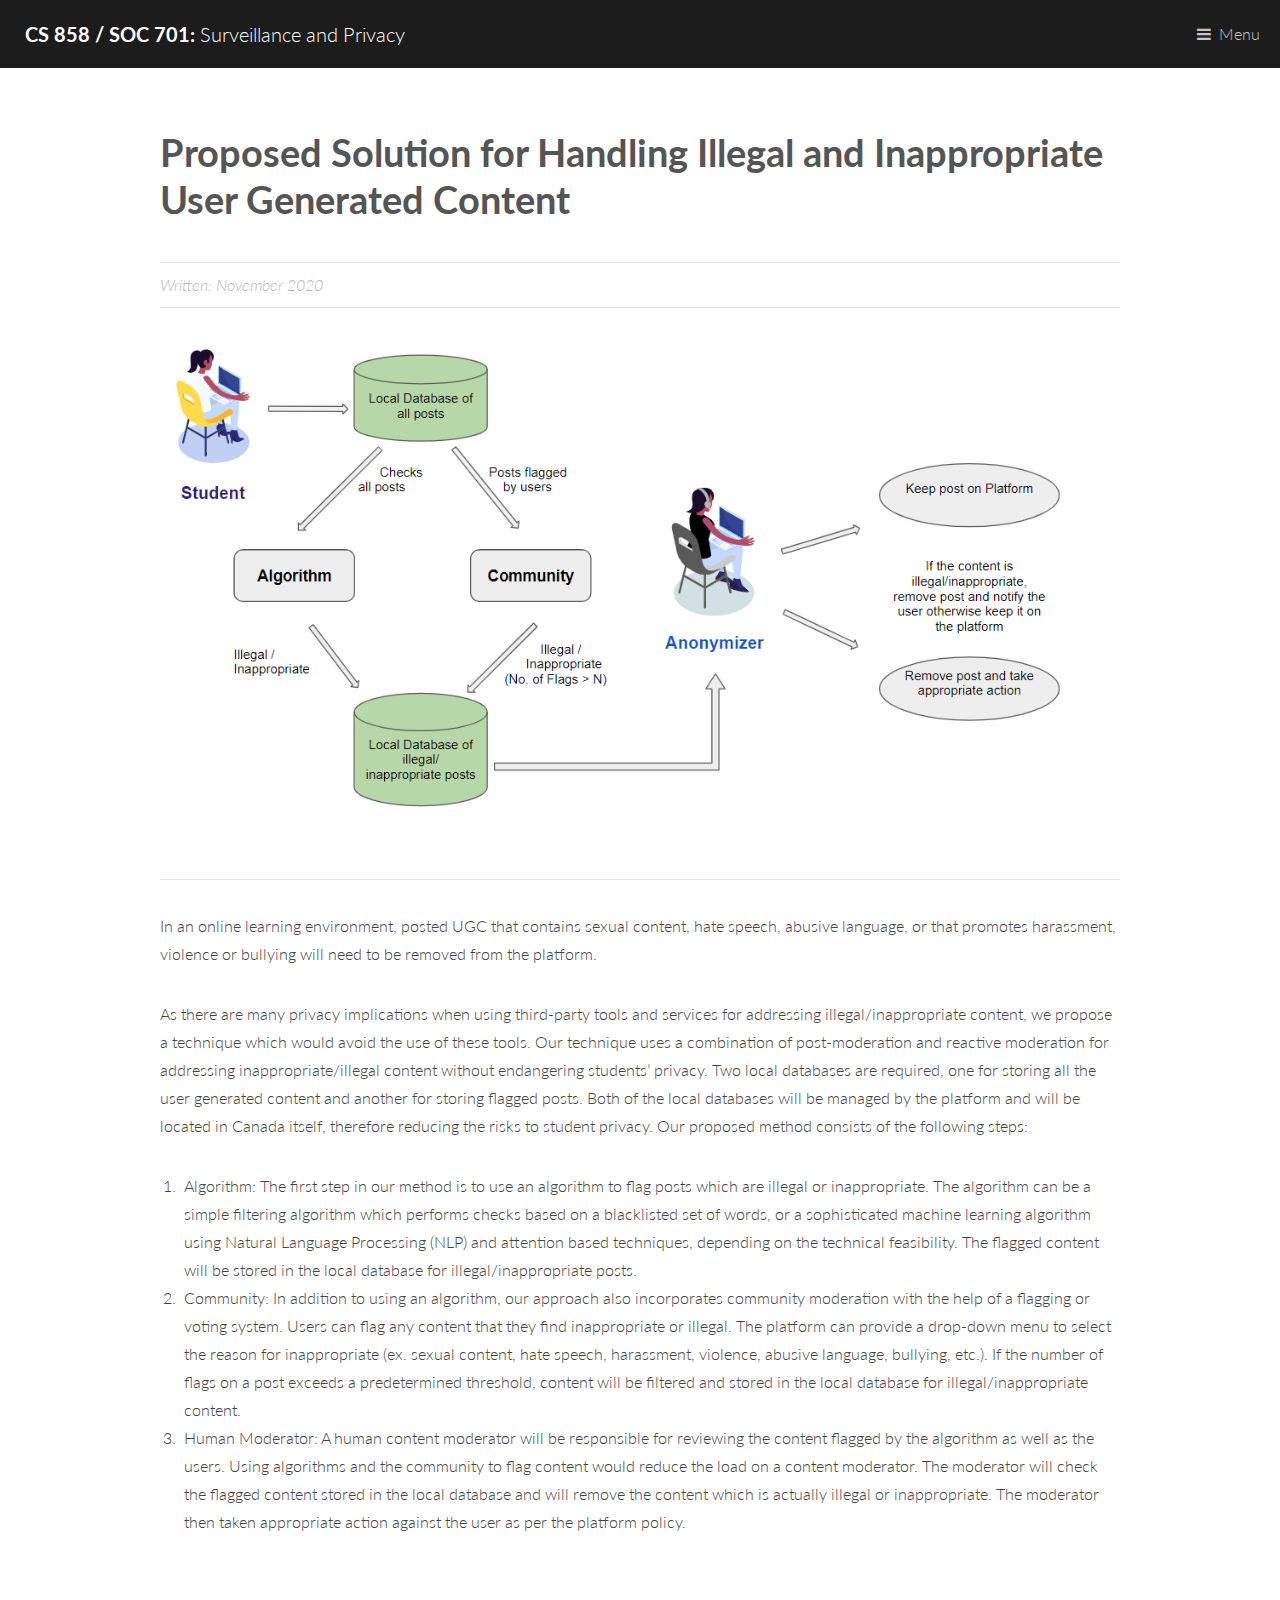
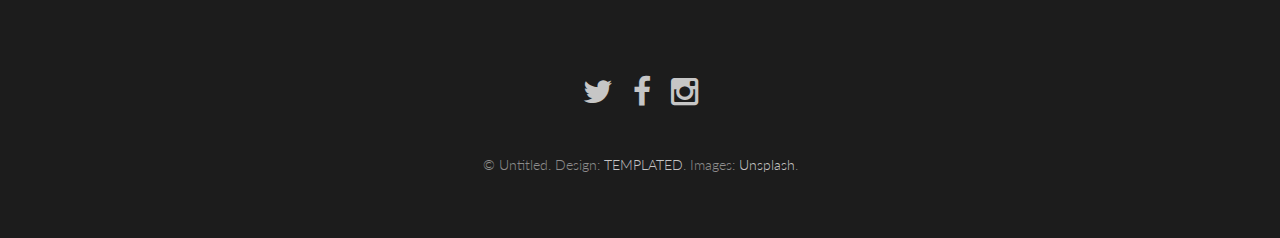
==== commit 21556ea3: "images and design" ====
--- a/illegal_inappropriate.html
+++ b/illegal_inappropriate.html
@@ -35,9 +35,13 @@
 			<section id="main">
 				<div class="inner">
 					<header>
-						<h1>Proposed Solution for Catching Plagerism</h1>
+						<h1>Proposed Solution for Handling Illegal and Inappropriate User Generated Content</h1>
 						<p class="info">Written: November 2020</p>
 					</header>
+						<div class="image fit">
+							<img src="images/ill_sol.png" alt="" />
+						</div>
+					<hr>
 					<p>In an online learning environment, posted UGC that contains sexual content, hate speech, abusive language, or that promotes harassment, violence or bullying will need to be removed from the platform.</p>
 					<p>As there are many privacy implications when using third-party tools and services for addressing illegal/inappropriate content, we propose a technique which would avoid the use of these tools. Our technique uses a combination of post-moderation and reactive moderation for addressing inappropriate/illegal content without endangering students’ privacy. Two local databases are required, one for storing all the user generated content and another for storing flagged posts. Both of the local databases will be managed by the platform and will be located in Canada itself, therefore reducing the risks to student privacy. Our proposed method consists of the following steps:
 						<ol>
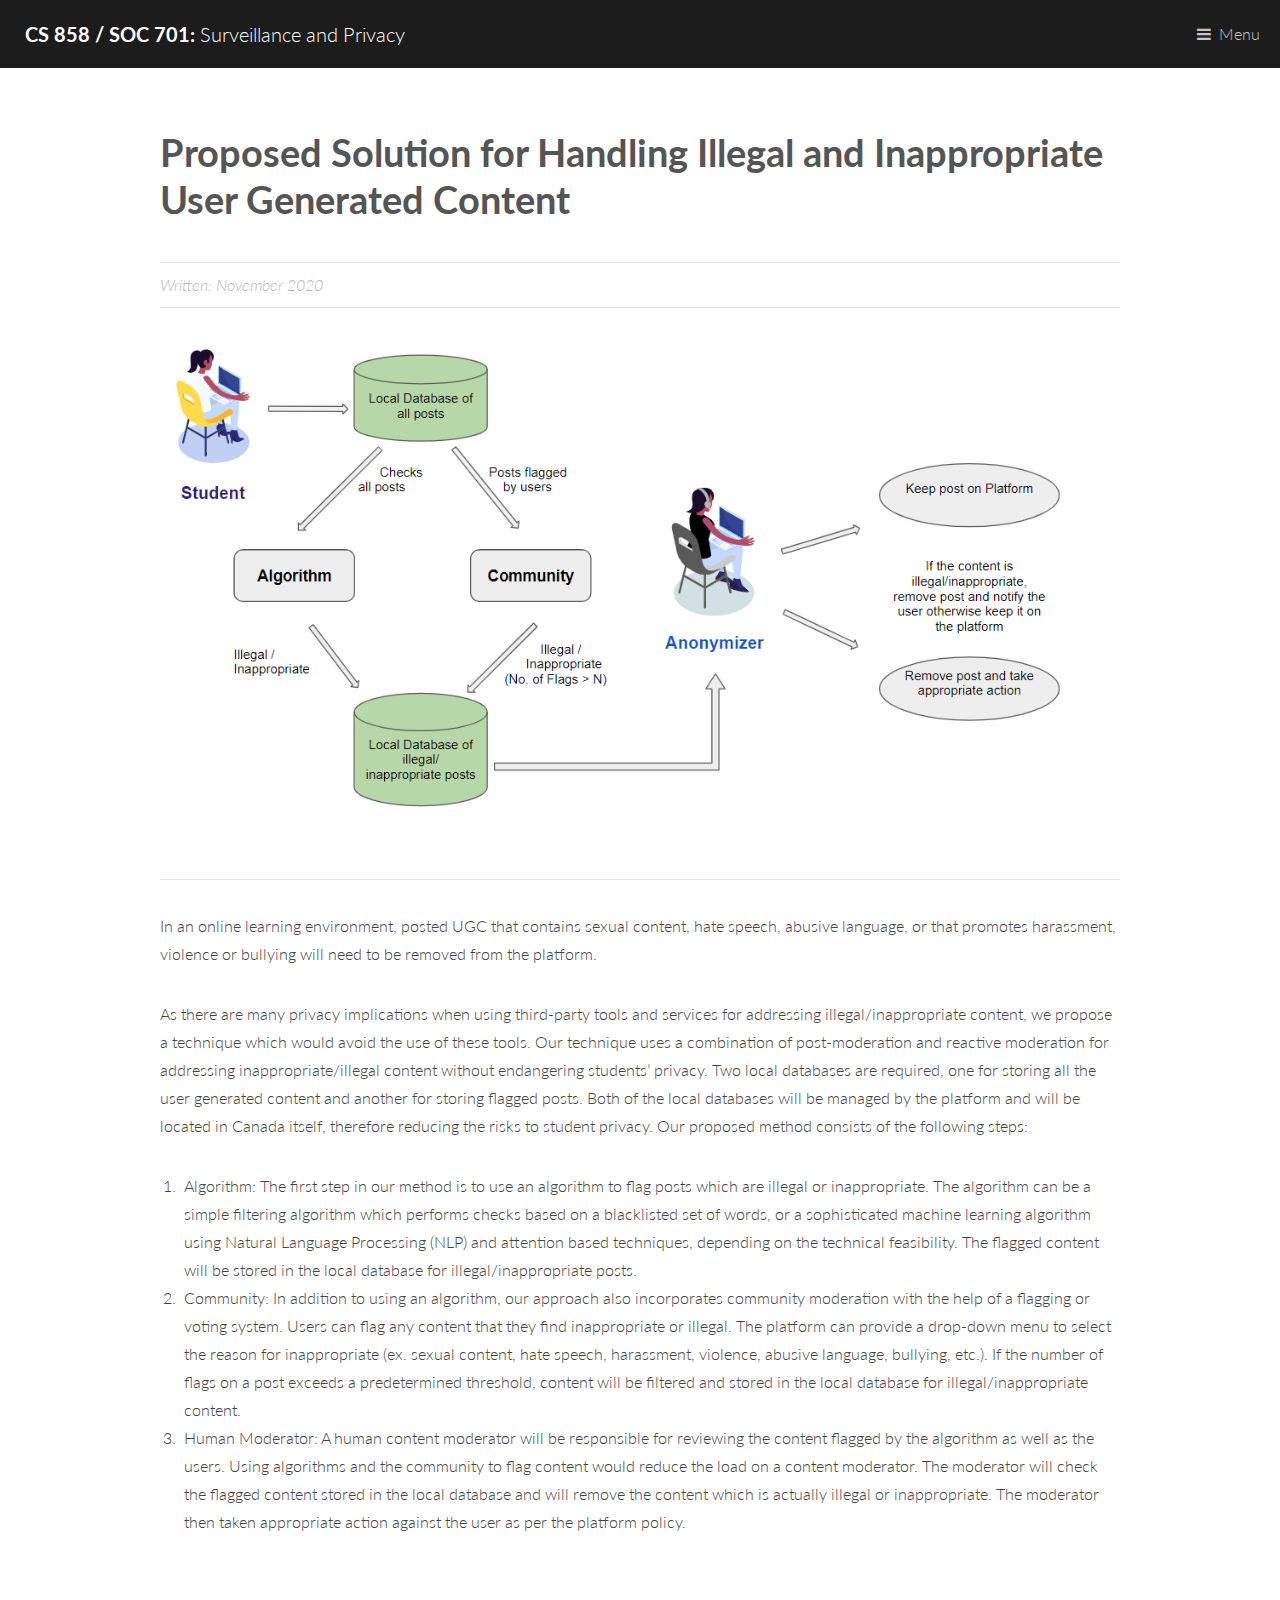
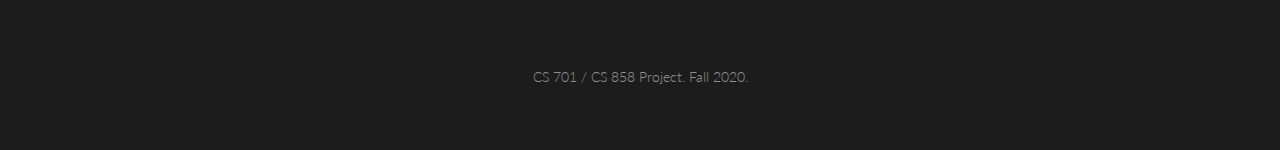
==== commit dbfd3d45: "footers" ====
--- a/illegal_inappropriate.html
+++ b/illegal_inappropriate.html
@@ -55,14 +55,10 @@
 
 		<!-- Footer -->
 			<footer id="footer">
-				<ul class="icons">
-					<li><a href="#" class="icon fa-twitter"><span class="label">Twitter</span></a></li>
-					<li><a href="#" class="icon fa-facebook"><span class="label">Facebook</span></a></li>
-					<li><a href="#" class="icon fa-instagram"><span class="label">Instagram</span></a></li>
-				</ul>
 				<div class="copyright">
-					&copy; Untitled. Design: <a href="https://templated.co">TEMPLATED</a>. Images: <a href="https://unsplash.com">Unsplash</a>.
+					CS 701 / CS 858 Project. Fall 2020.
 				</div>
+			</footer>
 			</footer>
 
 		<!-- Scripts -->
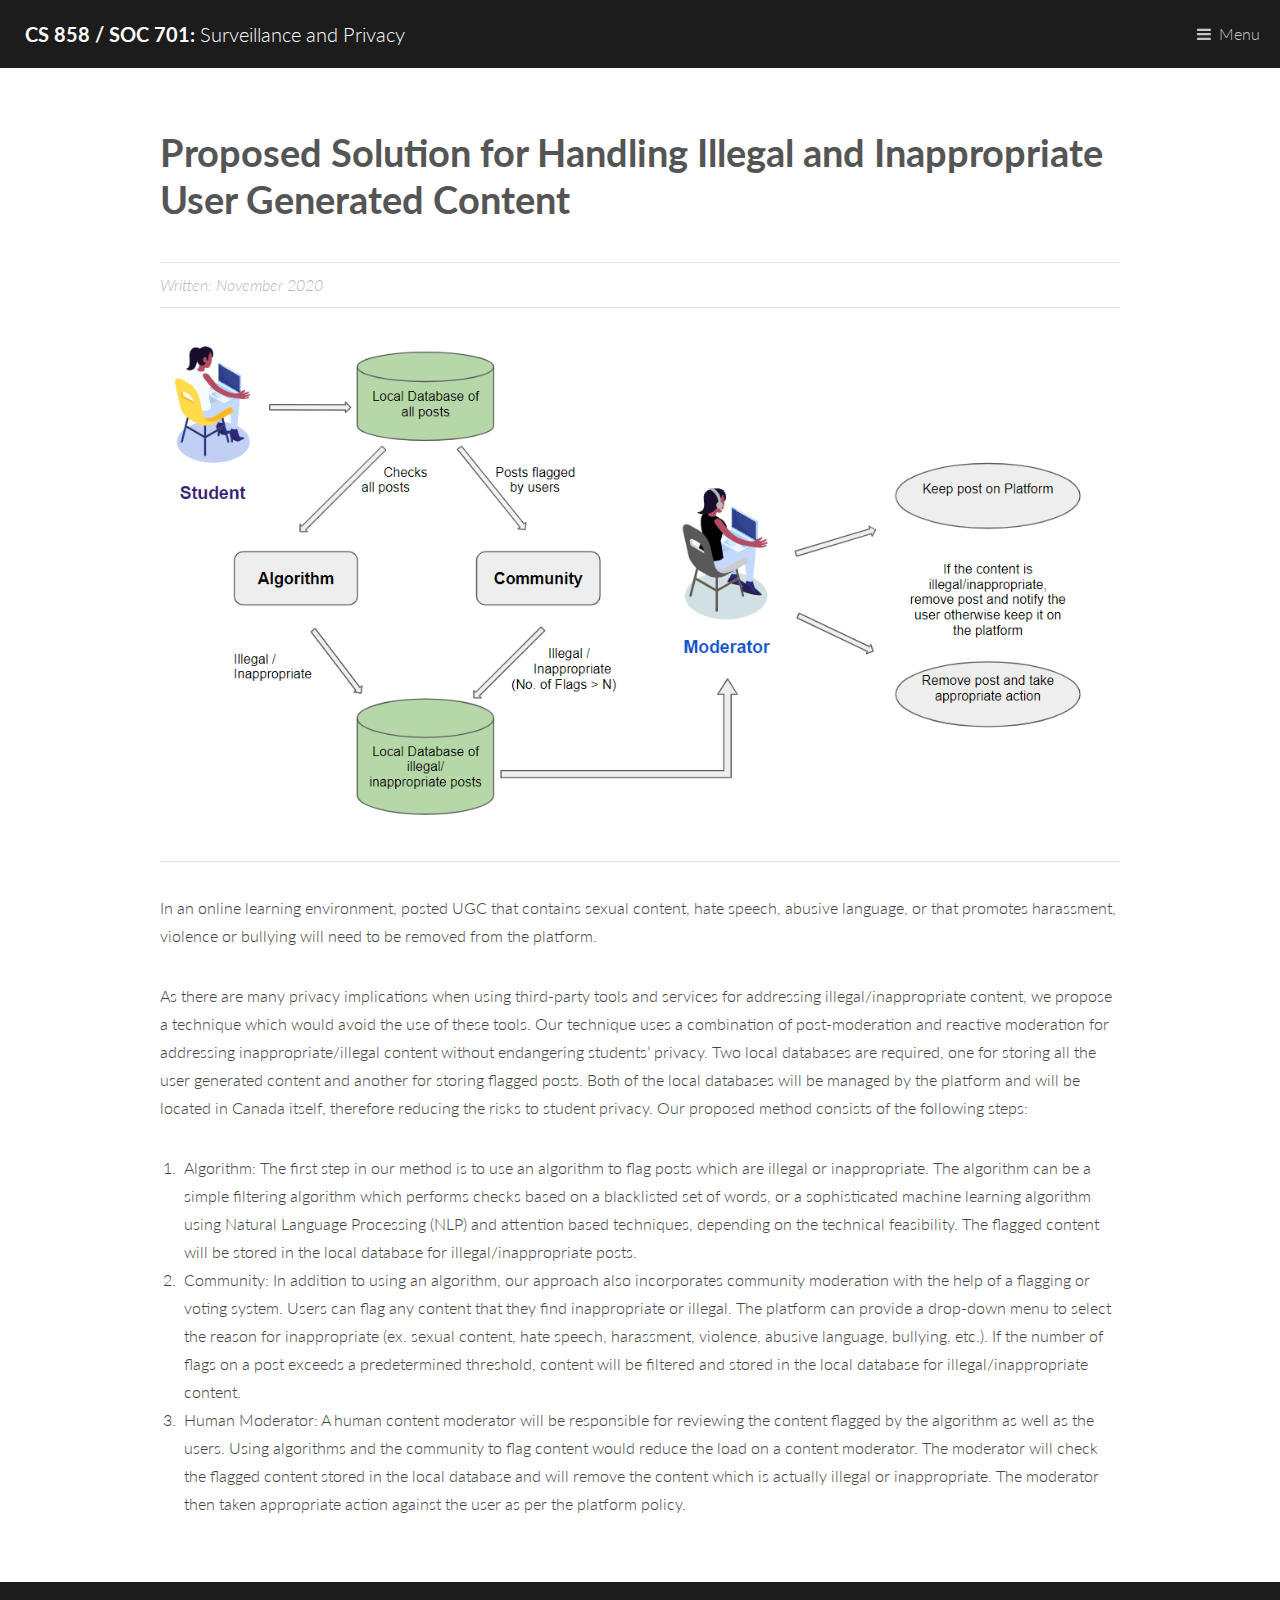
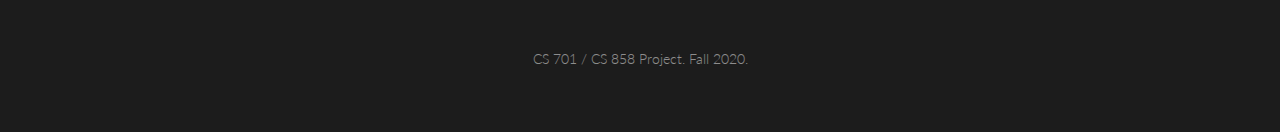
==== commit 68c7ccd7: "file names" ====
--- a/illegal_inappropriate.html
+++ b/illegal_inappropriate.html
@@ -69,4 +69,4 @@
 			<script src="assets/js/main.js"></script>
 
 	</body>
-</html>+</html>
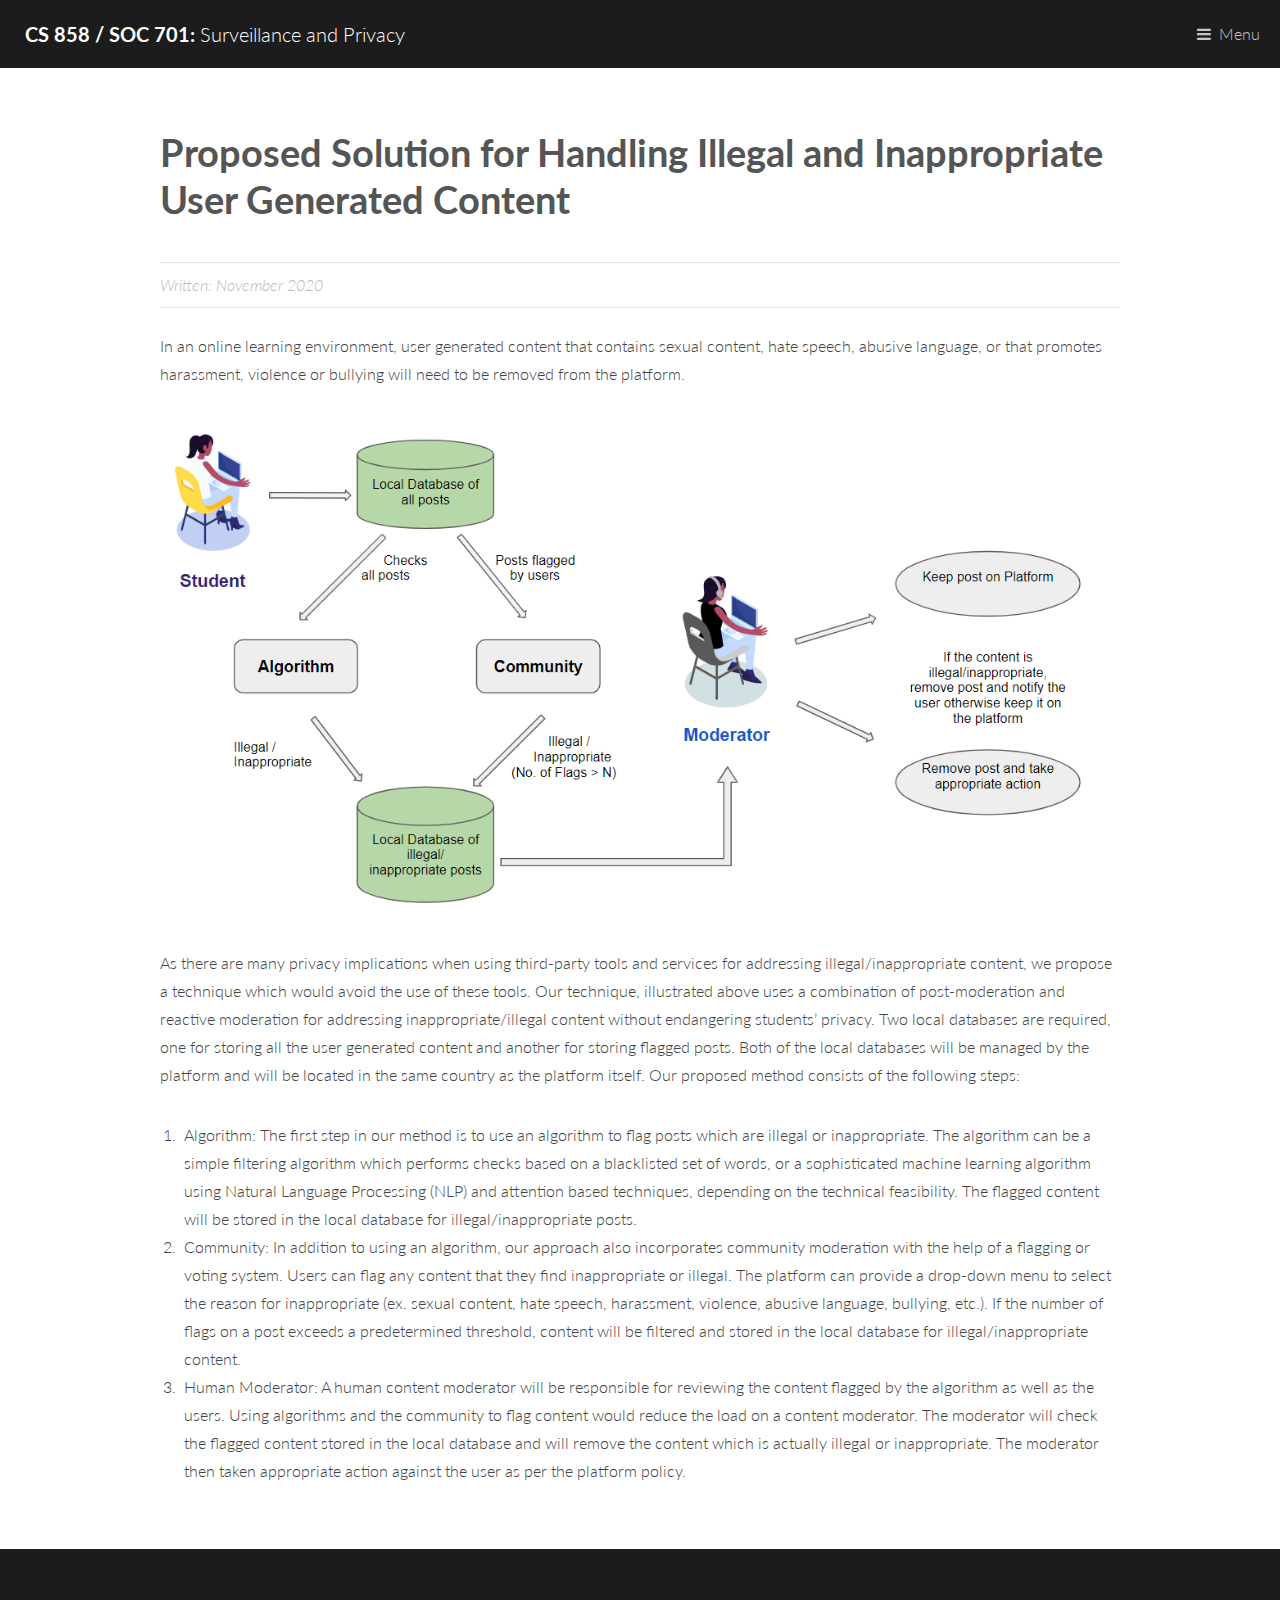
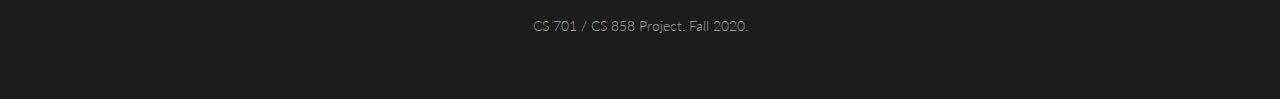
==== commit 4ec62da3: "text content updates" ====
--- a/illegal_inappropriate.html
+++ b/illegal_inappropriate.html
@@ -38,12 +38,11 @@
 						<h1>Proposed Solution for Handling Illegal and Inappropriate User Generated Content</h1>
 						<p class="info">Written: November 2020</p>
 					</header>
-						<div class="image fit">
+					<p>In an online learning environment, user generated content that contains sexual content, hate speech, abusive language, or that promotes harassment, violence or bullying will need to be removed from the platform.</p>
+					<div class="image fit">
 							<img src="images/ill_sol.png" alt="" />
 						</div>
-					<hr>
-					<p>In an online learning environment, posted UGC that contains sexual content, hate speech, abusive language, or that promotes harassment, violence or bullying will need to be removed from the platform.</p>
-					<p>As there are many privacy implications when using third-party tools and services for addressing illegal/inappropriate content, we propose a technique which would avoid the use of these tools. Our technique uses a combination of post-moderation and reactive moderation for addressing inappropriate/illegal content without endangering students’ privacy. Two local databases are required, one for storing all the user generated content and another for storing flagged posts. Both of the local databases will be managed by the platform and will be located in Canada itself, therefore reducing the risks to student privacy. Our proposed method consists of the following steps:
+					<p>As there are many privacy implications when using third-party tools and services for addressing illegal/inappropriate content, we propose a technique which would avoid the use of these tools. Our technique, illustrated above uses a combination of post-moderation and reactive moderation for addressing inappropriate/illegal content without endangering students’ privacy. Two local databases are required, one for storing all the user generated content and another for storing flagged posts. Both of the local databases will be managed by the platform and will be located in the same country as the platform itself. Our proposed method consists of the following steps:
 						<ol>
 							<li>Algorithm: The first step in our method is to use an algorithm to flag posts which are illegal or inappropriate. The algorithm can be a simple filtering algorithm which performs checks based on a blacklisted set of words, or a sophisticated machine learning algorithm using Natural Language Processing (NLP) and attention based techniques, depending on the technical feasibility. The flagged content will be stored in the local database for illegal/inappropriate posts.</li>
 							<li>Community: In addition to using an algorithm, our approach also incorporates community moderation with the help of a flagging or voting system. Users can flag any content that they find inappropriate or illegal. The platform can provide a drop-down menu to select the reason for inappropriate (ex. sexual content, hate speech, harassment, violence, abusive language, bullying, etc.). If the number of flags on a post exceeds a predetermined threshold, content will be filtered and stored in the local database for illegal/inappropriate content.</li>
